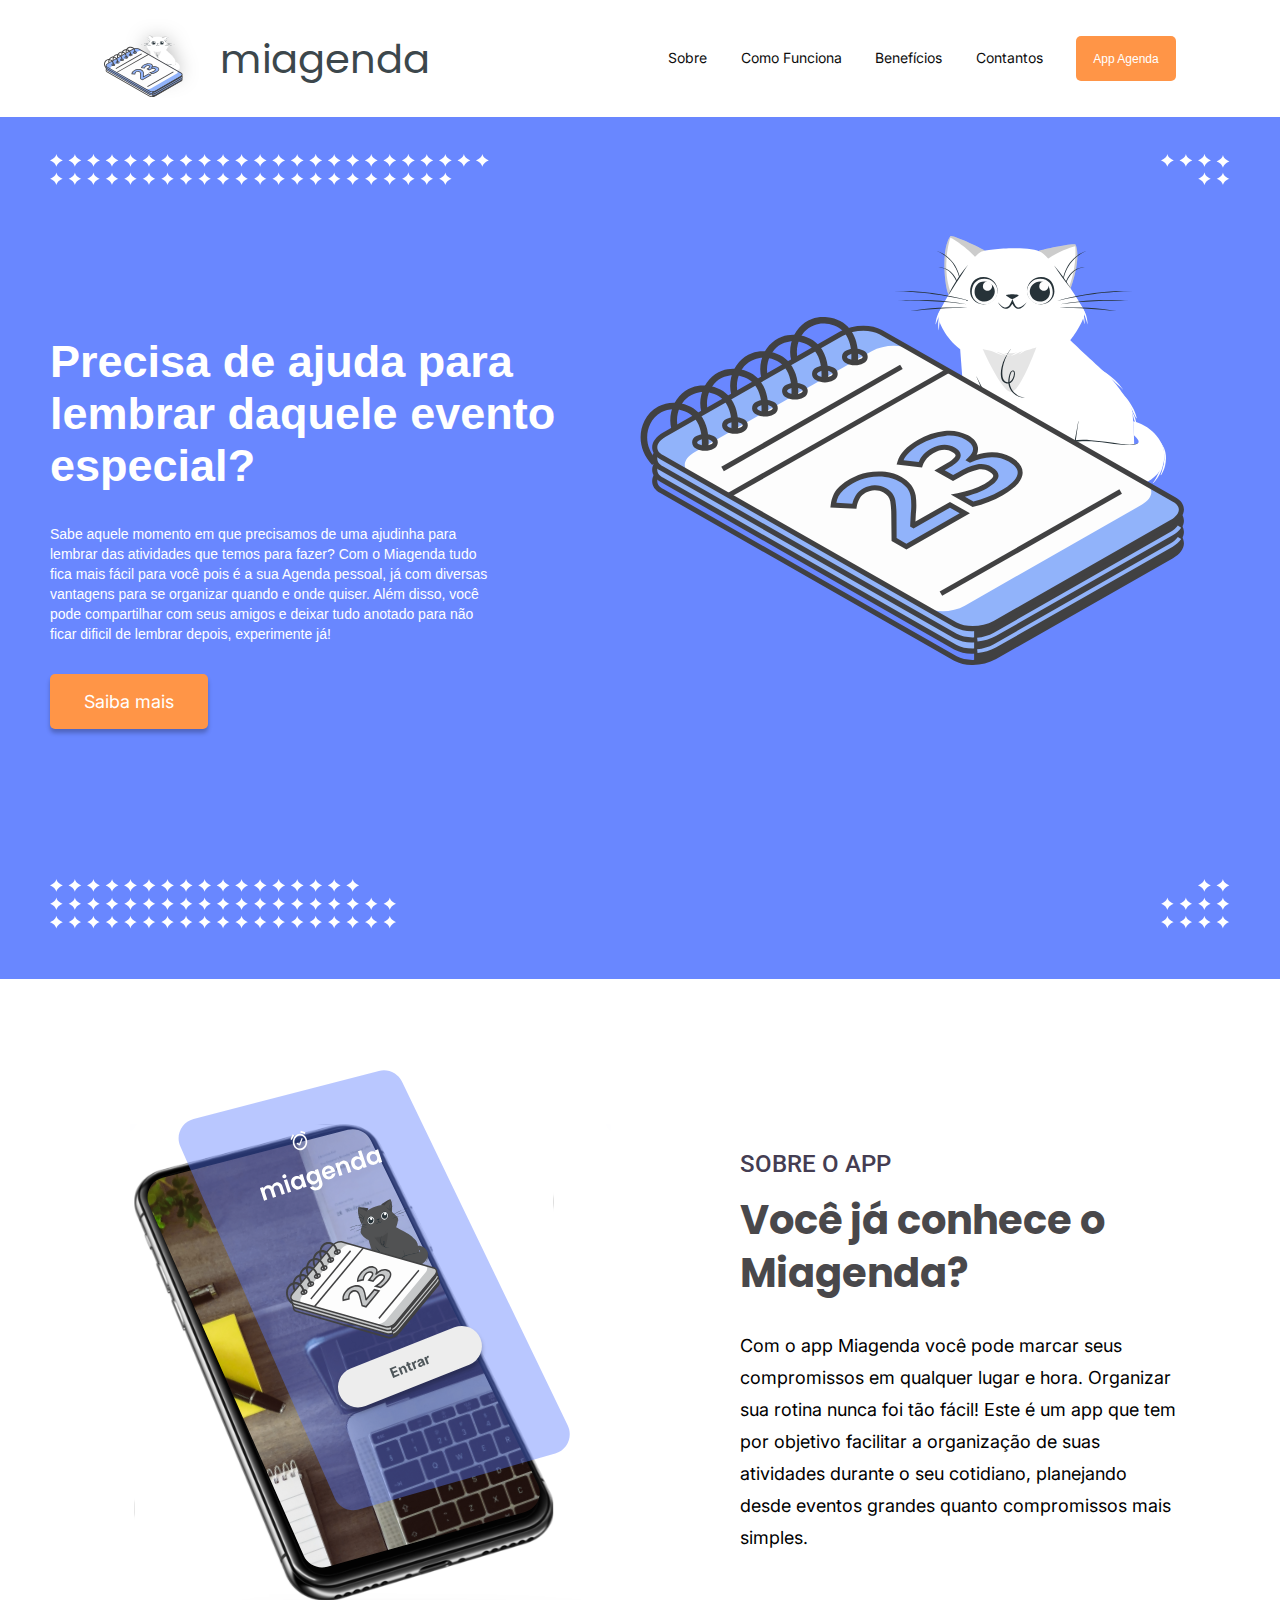
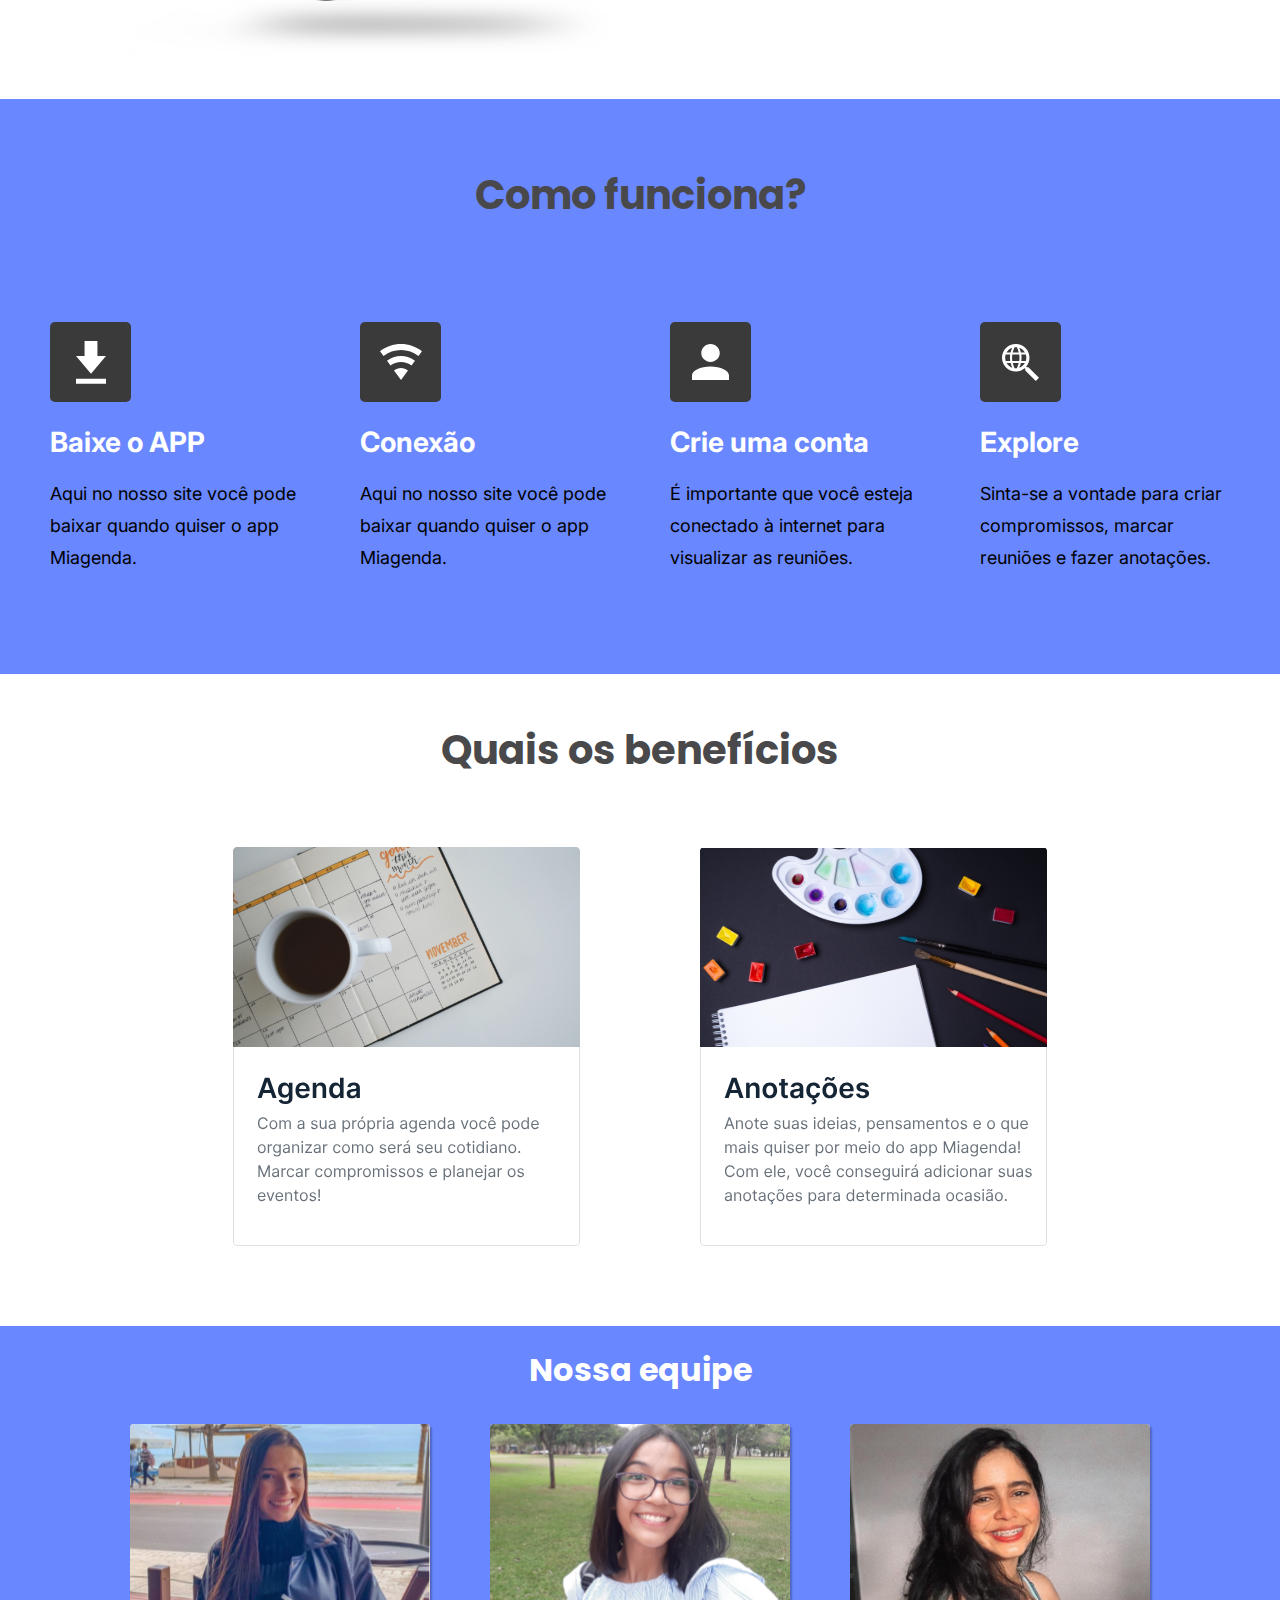
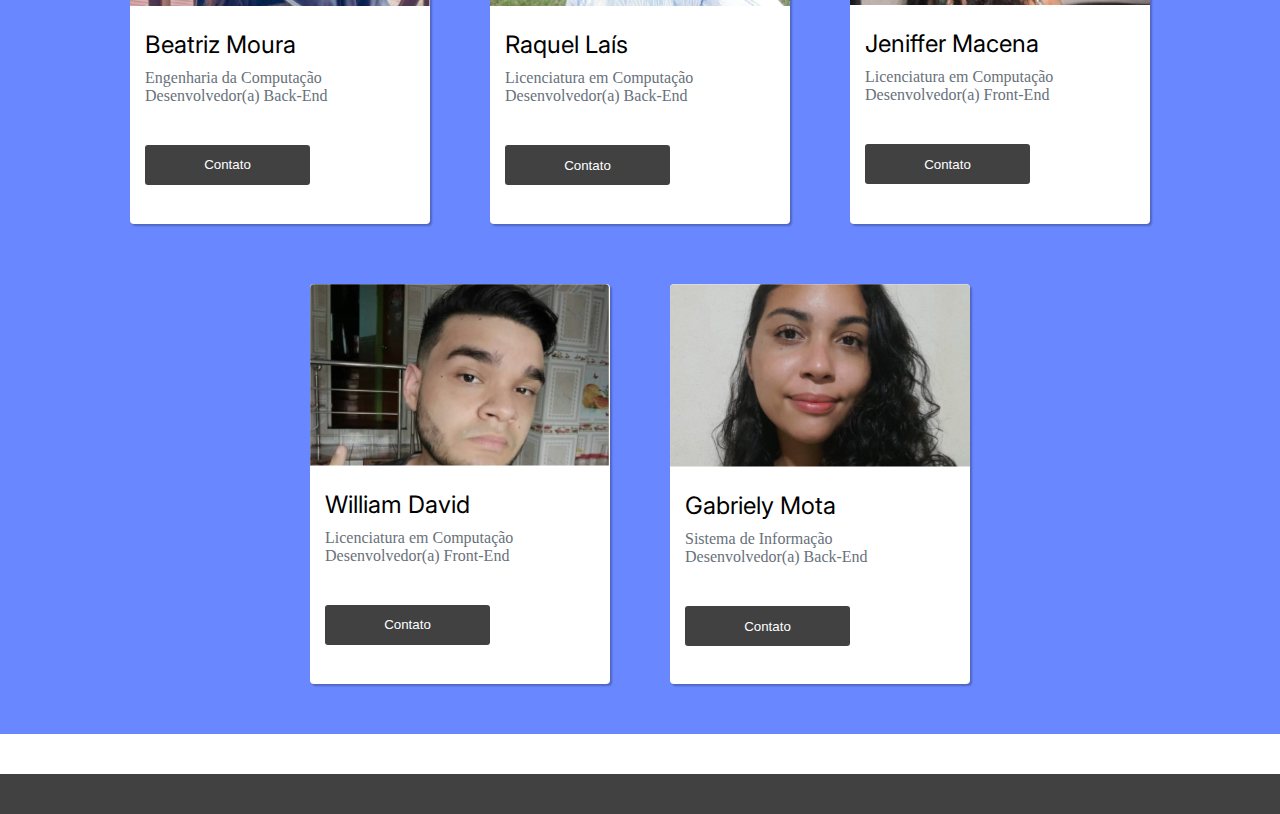
==== index.html @ ce894d70 "update index.html" ====
<!DOCTYPE html>
<html lang="pt-br">
<head>
    <meta charset="UTF-8">
    <meta http-equiv="X-UA-Compatible" content="IE=edge">
    <meta name="viewport" content="width=device-width, initial-scale=1.0">
    <link rel="preconnect" href="https://fonts.gstatic.com">
    <link href="https://fonts.googleapis.com/css2?family=Poppins:wght@600&display=swap" rel="stylesheet">
    <link rel="preconnect" href="https://fonts.gstatic.com">
    <link href="https://fonts.googleapis.com/css2?family=Inter&display=swap" rel="stylesheet">
    <link rel="preconnect" href="https://fonts.gstatic.com">
    <link href="https://fonts.googleapis.com/css2?family=Roboto:wght@500&display=swap" rel="stylesheet">
    <link rel="stylesheet" href="style.css">
    <title>Miagenda</title>
</head>
<body>

    <nav class="navBar">

        <div class="logo">
            <img src="assets/gato.svg">
            <span class="text-logo">miagenda</span>
        </div>
            



        <div class="hrefs">
            <a href="#" class="href-navBar">Sobre</a>
            <a href="#" class="href-navBar">Como Funciona</a>
            <a href="#" class="href-navBar">Benefícios</a>
            <a href="#" class="href-navBar">Contantos</a>

        <button class="btn-login">App Agenda</button>
        </div>
        
        

    </nav>
    <div class="first-line-effect">
        <img src="./assets/pointersLeftTop.svg">

        <img src="./assets/pointersRightTop.svg">
    </div>

    <div class="first-content">
        
        <div class="left-content">
            <h1 class="h1-leftContent">Precisa de ajuda para lembrar daquele evento especial?</h1>

            <p class="text-leftContent">
                Sabe aquele momento em que precisamos de uma ajudinha para lembrar das atividades que temos para fazer? Com o Miagenda tudo fica mais fácil para você pois é a sua Agenda pessoal, já com diversas vantagens para se organizar quando e onde quiser. Além disso, você pode compartilhar com seus amigos e deixar tudo anotado para não ficar dificil de lembrar depois, experimente já!
            </p>

            <button class="btn-about">Saiba mais</button>
        </div>

        <div class="right-content">
            <img class="cat" src="./assets/gatoGrande.svg"> 
        </div>

    </div>

    <div class="second-line-effect">
        <img src="./assets/pointersLeftDown.svg">
        <img src="./assets/pointersRightDown.svg">
    </div>

    <div class="second-content">

        <div class="left-content-second-content">
            <img src="./assets/secondContent/smartphone.svg" alt="">
        </div>
        <div class="right-content-second-content">
            <span class="span-about-app">SOBRE O APP</span>
            <h1 class="h1-about-app">
                Você já conhece o Miagenda?
            </h1>
            <p class="text-about-app">
                Com o app Miagenda você pode marcar seus compromissos em qualquer lugar e hora. Organizar sua rotina nunca foi tão fácil! Este é um app que tem por objetivo facilitar a organização de suas atividades durante o seu cotidiano, planejando desde eventos grandes quanto compromissos mais simples.
            </p>
        </div>

        
    </div>

    <div class="third-content">
        <h1 class="h1-third-content">Como funciona?</h1>

        <div class="cards">
            <div class="card">
                <img src="./assets/cards/primeiroCard.svg" alt="">
                <h2 class="h2-card">Baixe o APP</h2>
                <span class="span-card">Aqui no nosso site você pode baixar quando quiser o app Miagenda.</span>
            </div>

            <div class="card">
                <img src="./assets/cards/segundoCard.svg" alt="">
                <h2 class="h2-card">Conexão</h2>
                <span class="span-card">Aqui no nosso site você pode baixar quando quiser o app Miagenda.</span>
            </div>

            <div class="card">
                <img src="./assets/cards/terceiroCard.svg" alt="">
                <h2 class="h2-card">Crie uma conta</h2>
                <span class="span-card">É importante que você esteja conectado à internet para visualizar as reuniões.</span>
            </div>

            <div class="card">
                <img src="./assets/cards/quartoCard.svg" alt="">
                <h2 class="h2-card">Explore</h2>
                <span class="span-card">Sinta-se a vontade para criar compromissos, marcar reuniões e fazer anotações.</span>
            </div>
        </div>
    </div>

    <div class="fourth-content">
        <h1 class="h1-third-content">Quais os benefícios</h1>
        <div class="cards-beneficios">

            <img class="img-card-beneficios" src="./assets/beneficios/cardBeneficios01.svg" alt="">
            <img class="img-card-beneficios" src="./assets/beneficios/cardBeneficios02.svg" alt="">
            <img class="img-card-beneficios"src="./assets/beneficios/cardBeneficios03.svg" alt="">

        </div>
    </div>

    <div class="fifth-content">

        <h1>Nossa equipe</h1>

        <div class="cardsTime">
            <div class="cardTime">
                <img src="./assets/cardsContatos/beatriz.svg" alt="">
                <h4>Beatriz Moura</h4>
                <span>Engenharia da Computação</span><br/>
                <span>Desenvolvedor(a) Back-End</span><br/>
                <a href="#">
                    <button class="btn-contato">Contato</button>
                </a>
            </div>

            <div class="cardTime">
                <img src="./assets/cardsContatos/raquel.svg" alt="">
                <h4>Raquel Laís</h4>
                <span>Licenciatura em Computação</span><br/>
                <span>Desenvolvedor(a) Back-End</span><br/>
                <a target="_blank" href="https://www.linkedin.com/in/raquel-lais-8aa7081b8">
                    <button class="btn-contato">Contato</button>
                </a>
            </div>

            <div class="cardTime">
                <img src="./assets/cardsContatos/jeniffer.svg" alt="">
                <h4>Jeniffer Macena</h4>
                <span>Licenciatura em Computação</span><br/>
                <span>Desenvolvedor(a) Front-End</span><br/>
                <a target="_blank" href="https://www.linkedin.com/in/jeniffer-macena-2920211b0/">
                    <button class="btn-contato">Contato</button>
                </a>
            </div>

            <div class="cardTime">
                <img src="./assets/cardsContatos/william.svg" alt="">
                <h4>William David</h4>
                <span>Licenciatura em Computação</span><br/>
                <span>Desenvolvedor(a) Front-End</span><br/>
                <a target="_blank" href="https://www.linkedin.com/in/gabriely-pereira-b292a4105">
                    <button class="btn-contato">Contato</button>
                </a>
            </div>

            <div class="cardTime">
                <img src="./assets/cardsContatos/gabriely.svg" alt="">
                <h4>Gabriely Mota</h4>
                <span>Sistema de Informação</span><br/>
                <span>Desenvolvedor(a) Back-End</span><br/>
                <a target="_blank" href="https://www.linkedin.com/in/wdma/">
                    <button class="btn-contato">Contato</button>
                </a>
            </div>
        </div>
    </div>


    <footer>
        <div class="gray"></div>
        <div class="black"></div>

    </footer>
    
</body>
</html>
---- style.css ----
* {
    margin: 0;
    padding: 0;
    box-sizing: border-box;
}

body {
    width: 100%;
    height: 100%;
}

/*  NAVBAR */

.navBar {
    width: 100%;
    height: 13vh;
    background-color: #FFFFFF;
    display: flex;
    justify-content: space-around;
    align-items: center;
    font-size: 14px;
}

.logo {
    display: flex;
    justify-content: center;
    align-items: center;
}



.text-logo {
    margin-left: 20px;
    font-family: 'Poppins', sans-serif;
    font-size: 40px;
    color: #3C474C;
}

.href-navBar {
    margin-left: 30px;
    cursor: pointer;
    text-decoration: none;
    color: #0C0C0C;
    font-family: 'Inter', sans-serif;
}

.btn-login {
    cursor: pointer;
    width: 100px;
    height: 45px;
    font-size: 12px;
    background: #FF9547;
    border-radius: 5px;
    color: #fff;
    border: 0;
    margin-left: 30px;
}

/*  FIRST CONTENT*/

.first-line-effect {
    width: 100%;
    height: auto;
    background-color: #6987FF;
    padding: 37px 50px 0px 50px;
    display: flex;
    align-items: center;
    justify-content: space-between;
}

.second-line-effect {
    width: 100%;
    height: auto;
    padding: 0px 50px 50px 50px;
    background-color: #6987FF;
    display: flex;
    align-items: center;
    justify-content: space-between;
  

}

.first-content {
    height: 77vh;
    width: 100%;
    background-color: #6987FF;
    display: flex;
    justify-content: center;
    align-items: center;
}

.left-content {
    width: 50vw;
    font-family: sans-serif;
    padding-left: 50px;
    padding-right: 50px;
    
}

.h1-leftContent {
    margin-bottom: 32px;
    color: #fff;
    font-size: 45px;
    font-weight: bold;
}

.text-leftContent {
    font-size: 14px;
    color: #fff;
    padding-right: 90px;
    line-height: 20px;
}

.btn-about {
    margin-top: 30px;
    color: #fff;
    font-family: 'Inter', sans-serif;
    font-size: 18px;
    background-color: #FF9547;
    border-radius: 5px;
    width: 158px;
    height: 55px;
    border: 0;
    cursor: pointer;
    box-shadow: 0px 4px 4px 0px #00000040;
    
}

.right-content {
    width: 50vw;
    height: 100%;
}

.cat {
    margin-top: 50px;
    width: 85%;
    height: auto;
}

/*  SECOND CONTENT*/

.second-content {
    width: 100%;
    height: auto;
    margin-bottom: 40px;
    display: flex;
    justify-content: center;
    align-items: center;
}

.left-content-second-content {
    width: 50vw;
    height: 100%;
    padding-left: 130px;
    margin-top: 50px;

}

.right-content-second-content {
    width: 50VW;
    height: 100%;
    margin-top: 50px;
    padding-right: 100px;
    padding-left: 100px;
    float: right;
}

.span-about-app{
    font-family: Roboto;
    font-style: normal;
    font-weight: 500;
    font-size: 24px;
    line-height: 60px;
    /* or 250% */

    font-variant: small-caps;

    color: #443D52;
}

.h1-about-app {
    font-family: Poppins;
    font-style: normal;
    font-weight: bold;
    font-size: 40px;
    line-height: 132%;
    color: #49484B;
    margin-bottom: 30px;
}

.text-about-app {
    font-family: Inter;
    font-style: normal;
    font-weight: normal;
    font-size: 18px;
    line-height: 32px;
    color: #737B7D, 100%
}

/*  Terceira conteudo */

.third-content {
    padding-top: 70px;
    padding-bottom: 70px;
    background-color:#6987FF;
    width: 100%;
    height: auto;
}

.h1-third-content {
    margin-bottom: 70px;
    text-align: center;
    color: #49484B;
    font-family: Poppins;
    font-style: normal;
    font-weight: bold;
    font-size: 40px;
    line-height: 132%;
}


.cards {
    display: flex;
    justify-content: center;
    align-items: center;
}


/* CARD */

.card {
    margin: 30px;
    width: 250px;
    height: 270;

}

.h2-card {
    color: #fff;
    font-family: Inter;
    font-style: normal;
    font-weight: bold;
    font-size: 28px;
    line-height: 32px;
    margin-top: 20px;
    margin-bottom: 20px;
}

.span-card {
    color: #000000;
    font-family: Inter;
    font-style: normal;
    font-weight: normal;
    font-size: 18px;
    line-height: 32px;
}

.fourth-content{
    padding-top: 50px;
    width: 100%;
    height: auto;
}

.cards-beneficios {
    width: 100%;
    display: flex;
    justify-content: center;
    align-items: center;
    margin-bottom: 50px;
}

.img-card-beneficios {
    margin: 0px 30px 30px 30px;
}

.fifth-content {
    width: 100%;
    height: auto;
    background-color: #6987FF;
    padding: 20px;
}

.fifth-content h1 {
    text-align: center;
    color: #fff;
    font-family: 'Poppins', sans-serif;
}

.cardsTime {
    display: flex;
    justify-content: center;
    align-items: center;
    flex-wrap: wrap;
}

.cardTime {
    background: #fff;
    width: 300px;
    height: 400px;
    margin: 30px;
    border-radius: 4px;
    box-shadow: 2px 2px 2px 0px #00000040;
    
}


.cardTime img {
    width: 100%;
    height: auto;
}

.cardTime h4 {
    font-weight:normal;
    font-family: 'Inter', sans-serif;
    font-size: 24px;
    margin-left: 15px;
    margin-top: 20px;
    margin-bottom: 10px;
}

.cardTime span {
    color: #68717A;
    margin-left: 15px;
}

.btn-contato {
    margin-top: 40px;
    margin-left: 15px;
    background-color: #414142;
    color:#fff;
    border: 0;
    border-radius: 3px;
    width: 165px;
    height: 40px;
    cursor: pointer;
}

footer {
    width: 100%;
    height: 80px;
    background-color: #414142;
    display: flex;
    flex-direction: column;
}



.black {
    height: 50%;
    width: 100%;
    background-color: #fff;
}
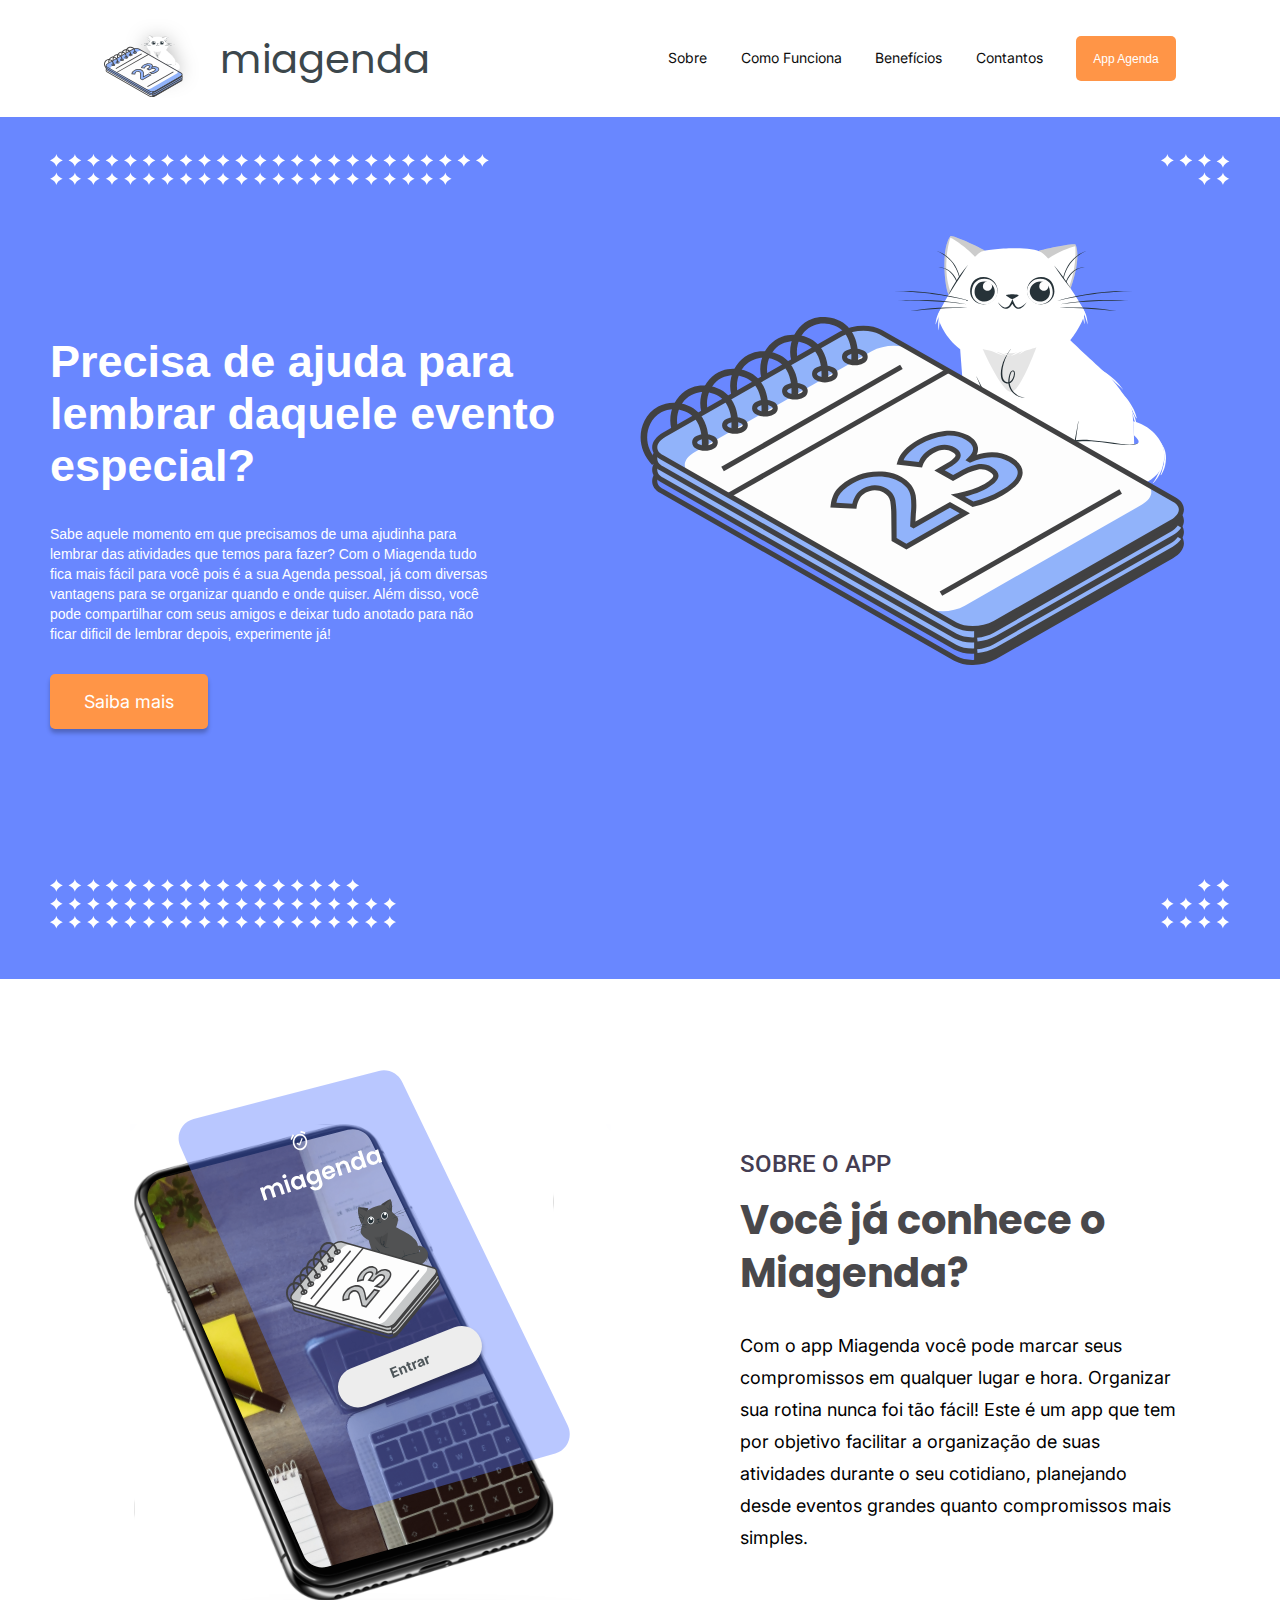
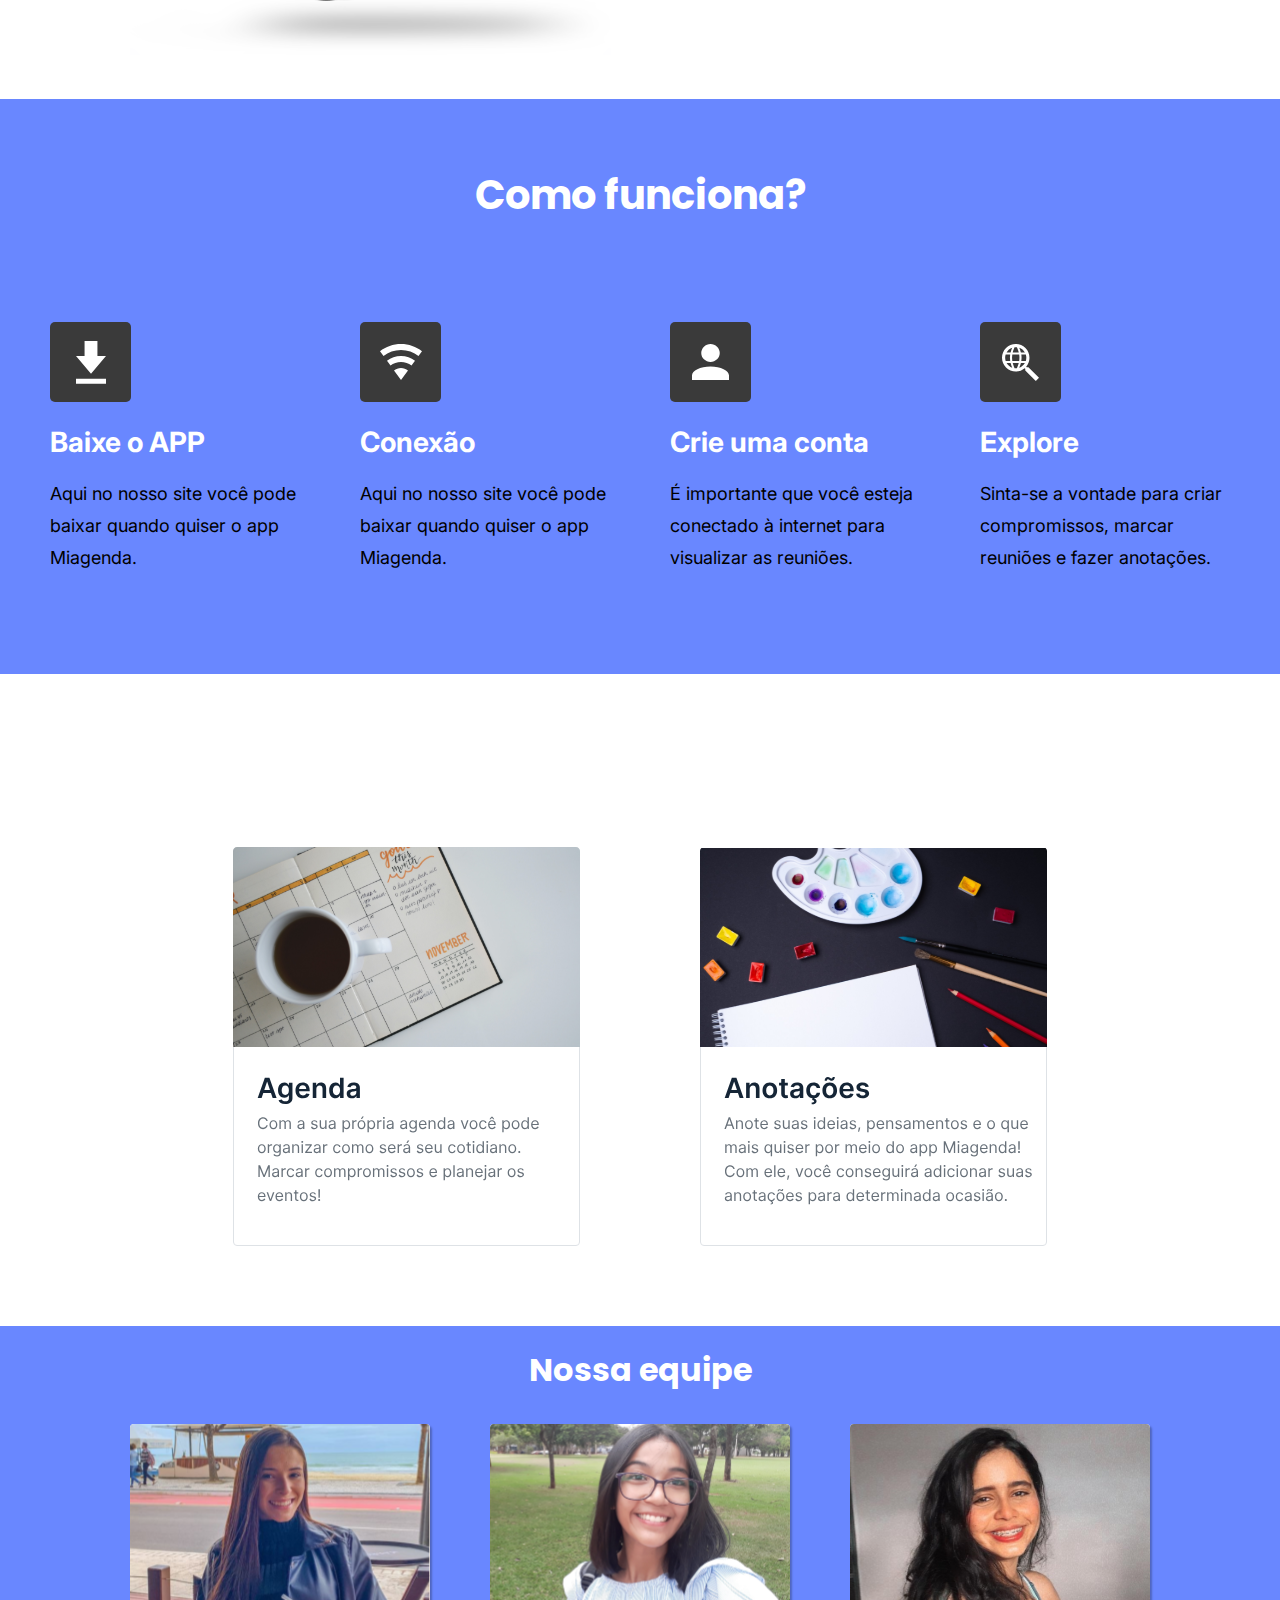
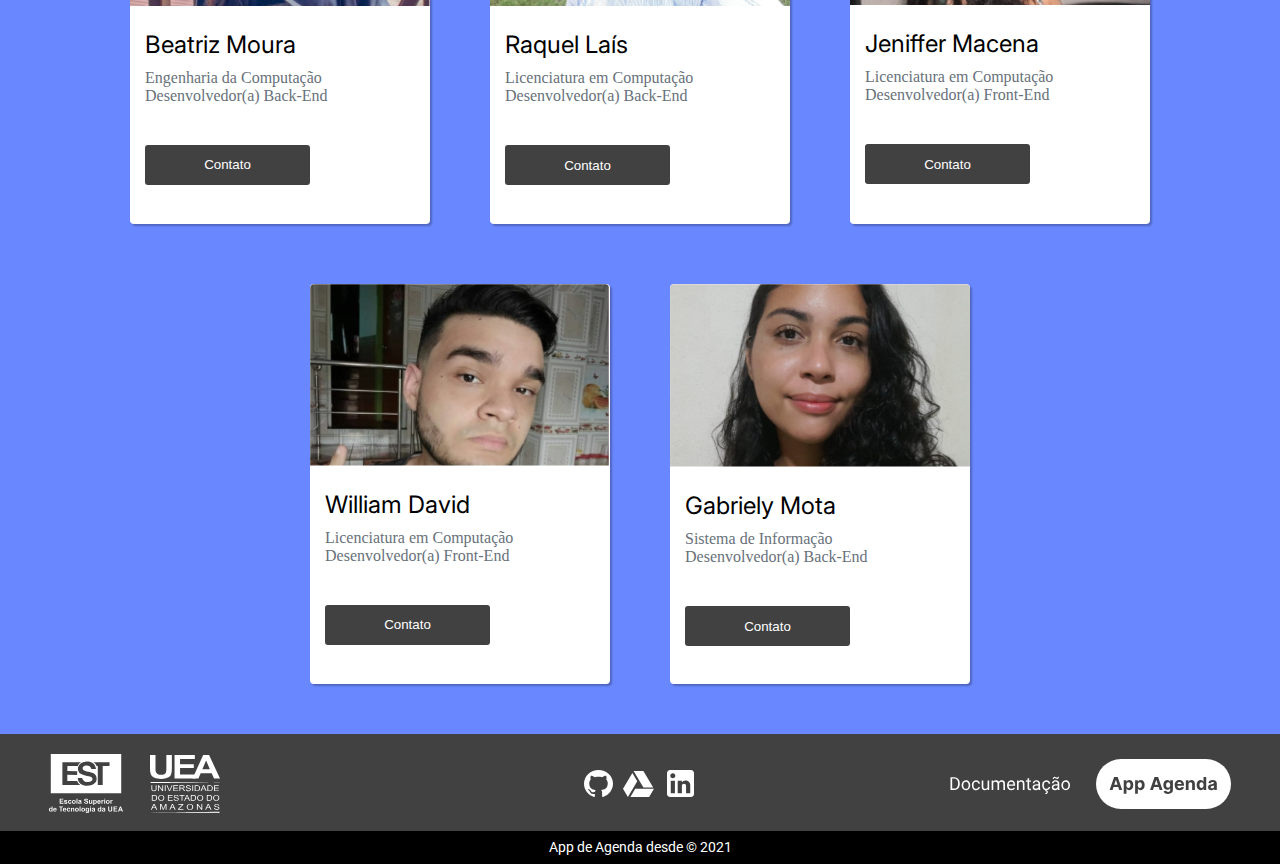
==== commit 237a533f: "update" ====
--- a/index.html
+++ b/index.html
@@ -135,7 +135,7 @@
                 <h4>Beatriz Moura</h4>
                 <span>Engenharia da Computação</span><br/>
                 <span>Desenvolvedor(a) Back-End</span><br/>
-                <a href="#">
+                <a href="https://www.linkedin.com/in/beatriz-moura-73b054215/">
                     <button class="btn-contato">Contato</button>
                 </a>
             </div>
@@ -184,8 +184,15 @@
 
 
     <footer>
-        <div class="gray"></div>
-        <div class="black"></div>
+        <div class="gray">
+            <img src="./assets/Footer/logos.svg">
+            <div class="content-footer-left"></div>
+            <div class="content-footer-center"></div>
+            <div class="content-footer-right"></div>
+        </div>
+        <div class="black">
+            <span>App de Agenda desde © 2021</span>
+        </div>
 
     </footer>
     
--- a/style.css
+++ b/style.css
@@ -210,7 +210,7 @@
 .h1-third-content {
     margin-bottom: 70px;
     text-align: center;
-    color: #49484B;
+    color: #fff;
     font-family: Poppins;
     font-style: normal;
     font-weight: bold;
@@ -337,16 +337,39 @@
 
 footer {
     width: 100%;
-    height: 80px;
+    height: 130px;
     background-color: #414142;
     display: flex;
     flex-direction: column;
 }
 
 
+.gray {
+    background-color: #414142;
+    width: 100%;
+    height: 75%;
+    text-align: center;
+}
+
+.gray img {
+    padding: 20px;
+}
 
 .black {
-    height: 50%;
-    width: 100%;
-    background-color: #fff;
+    height: 35%;
+    width: 100%;
+    background-color: rgb(0, 0, 0);
+    display: flex;
+    justify-content: center;
+    align-items: center;
+    font-family: Roboto;
+    font-style: normal;
+    font-weight: normal;
+    font-size: 14px;
+    line-height: 21px;
+
+}
+
+.black span {
+    color: #fff;
 }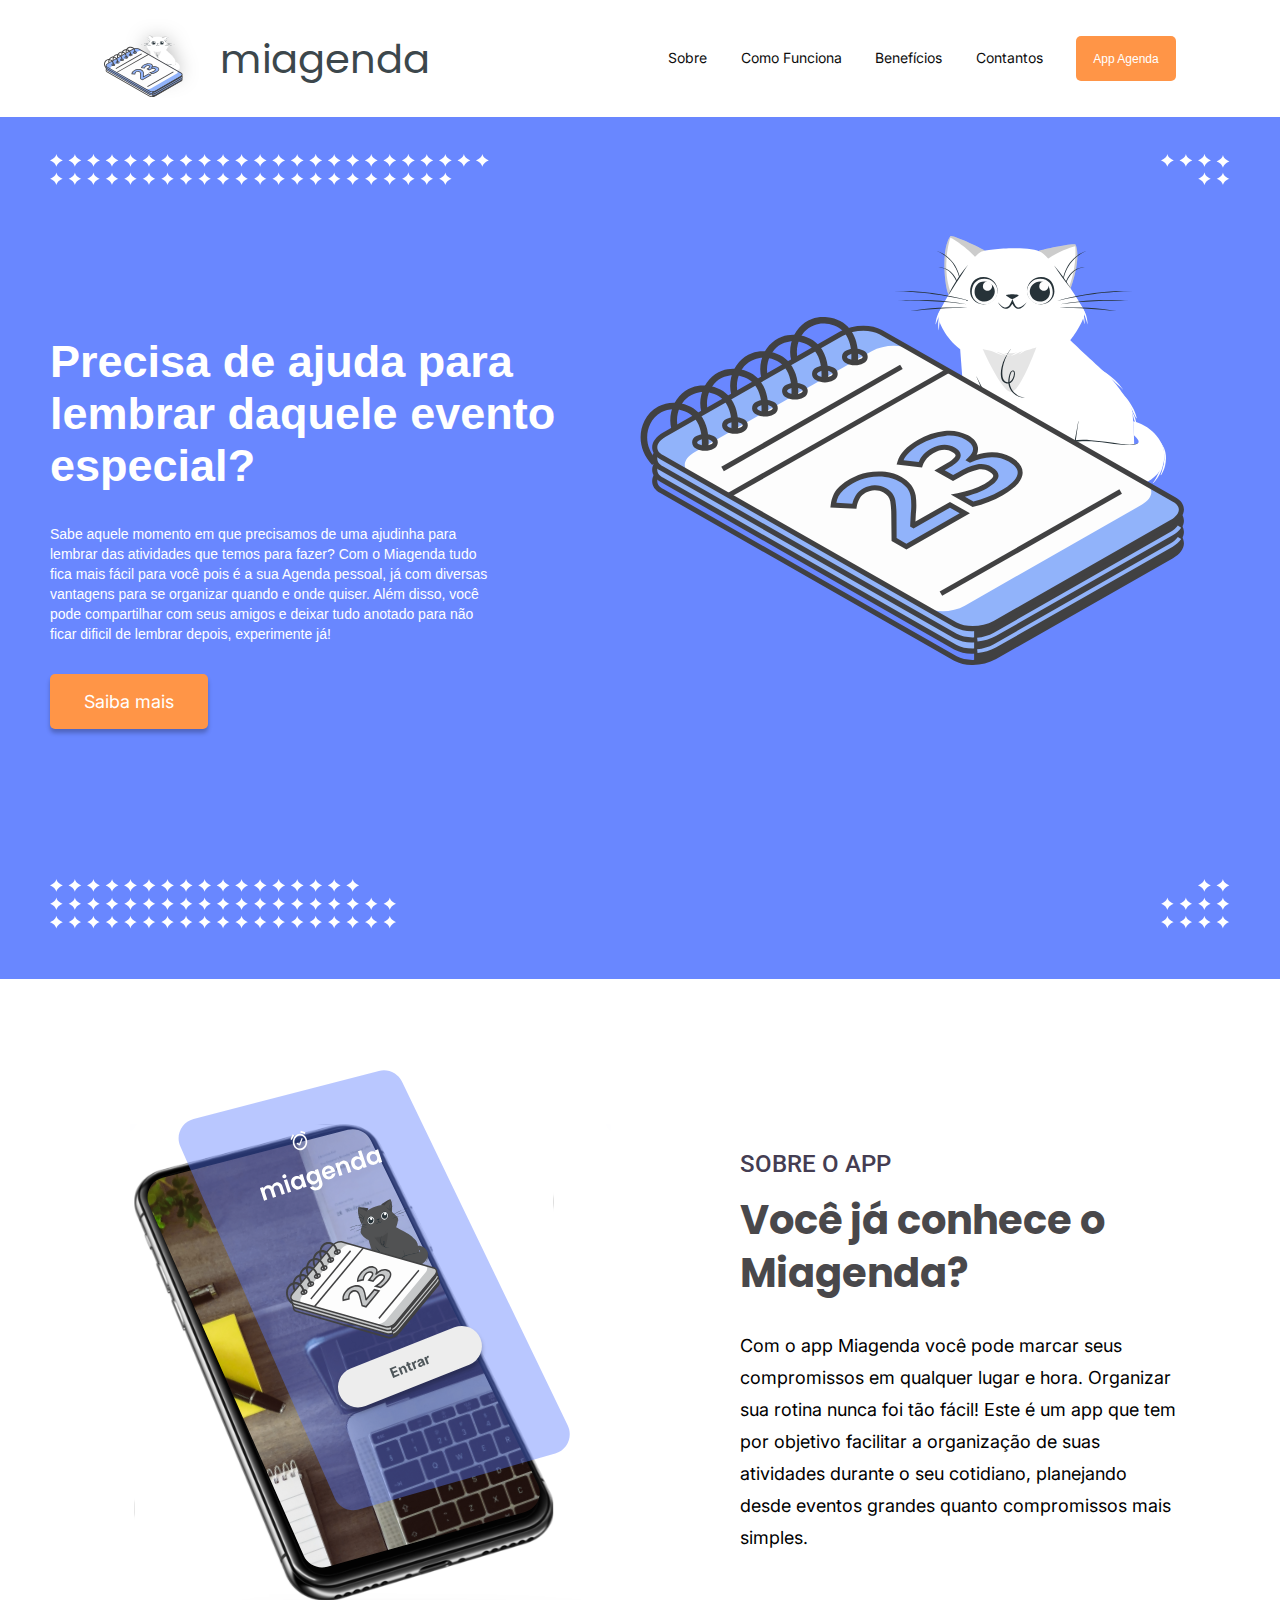
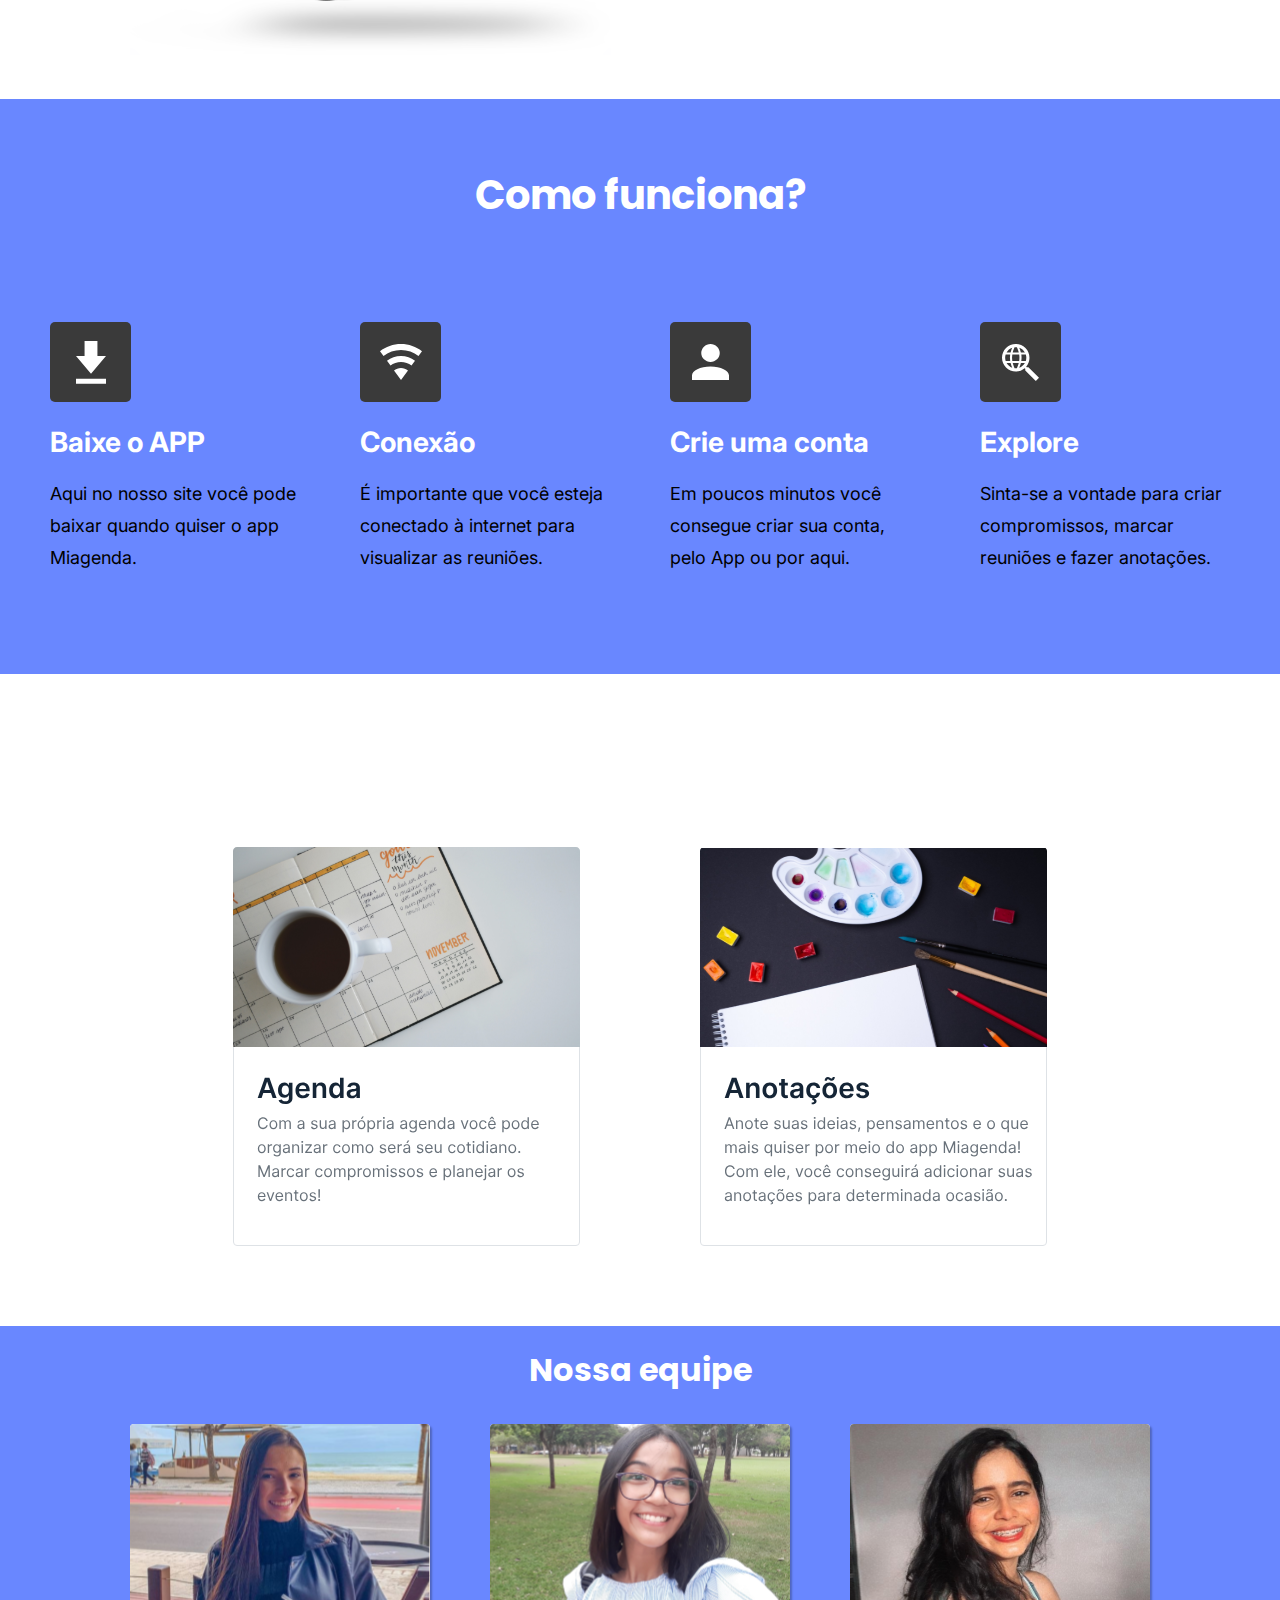
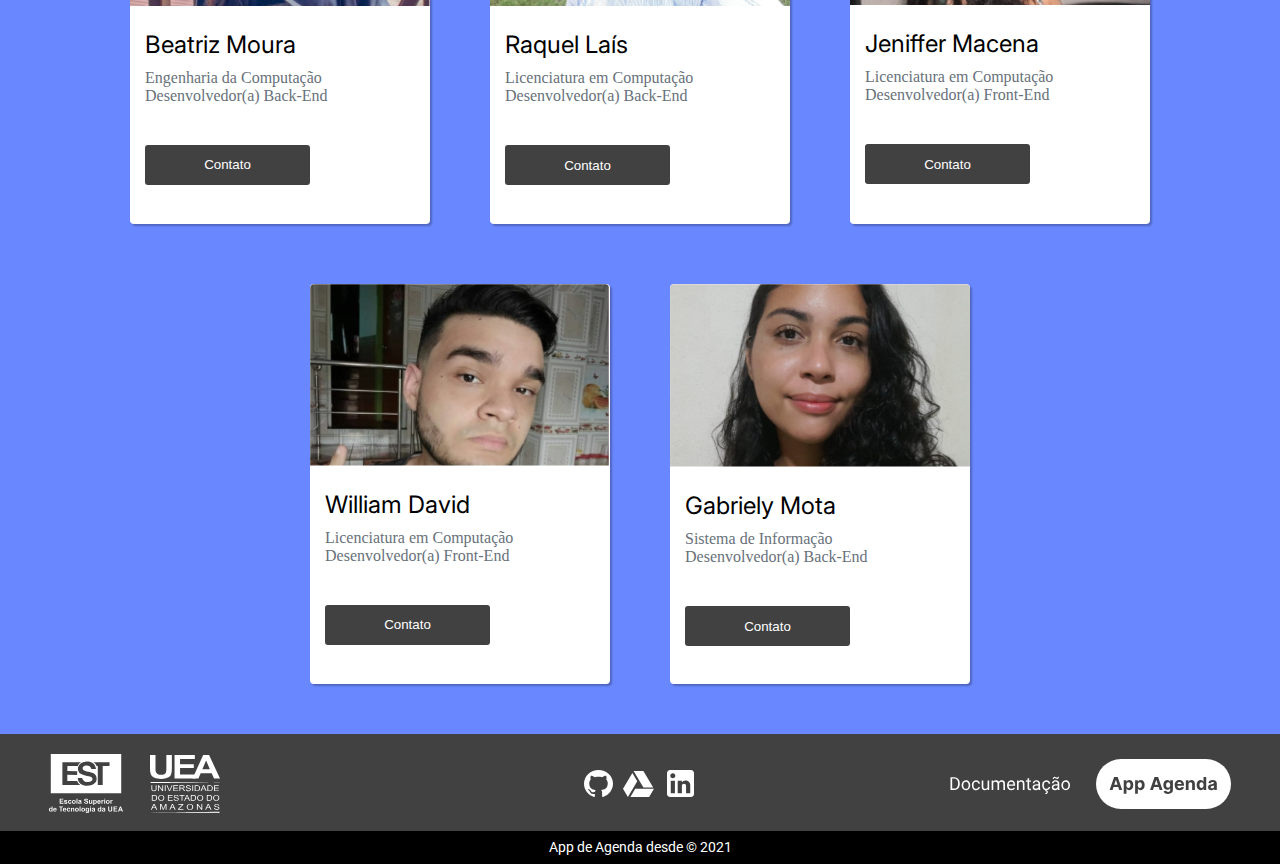
==== commit e0f92cf7: "update index.html" ====
--- a/index.html
+++ b/index.html
@@ -43,7 +43,7 @@
         <img src="./assets/pointersRightTop.svg">
     </div>
 
-    <div class="first-content">
+    <div class="first-content" id="first-content">
         
         <div class="left-content">
             <h1 class="h1-leftContent">Precisa de ajuda para lembrar daquele evento especial?</h1>
@@ -97,13 +97,13 @@
             <div class="card">
                 <img src="./assets/cards/segundoCard.svg" alt="">
                 <h2 class="h2-card">Conexão</h2>
-                <span class="span-card">Aqui no nosso site você pode baixar quando quiser o app Miagenda.</span>
+                <span class="span-card">É importante que você esteja conectado à internet para visualizar as reuniões.</span>
             </div>
 
             <div class="card">
                 <img src="./assets/cards/terceiroCard.svg" alt="">
                 <h2 class="h2-card">Crie uma conta</h2>
-                <span class="span-card">É importante que você esteja conectado à internet para visualizar as reuniões.</span>
+                <span class="span-card">Em poucos minutos você consegue criar sua conta, pelo App ou por aqui.</span>
             </div>
 
             <div class="card">
@@ -115,7 +115,7 @@
     </div>
 
     <div class="fourth-content">
-        <h1 class="h1-third-content">Quais os benefícios</h1>
+        <h1 class="h1-third-content">Quais os benefícios?</h1>
         <div class="cards-beneficios">
 
             <img class="img-card-beneficios" src="./assets/beneficios/cardBeneficios01.svg" alt="">
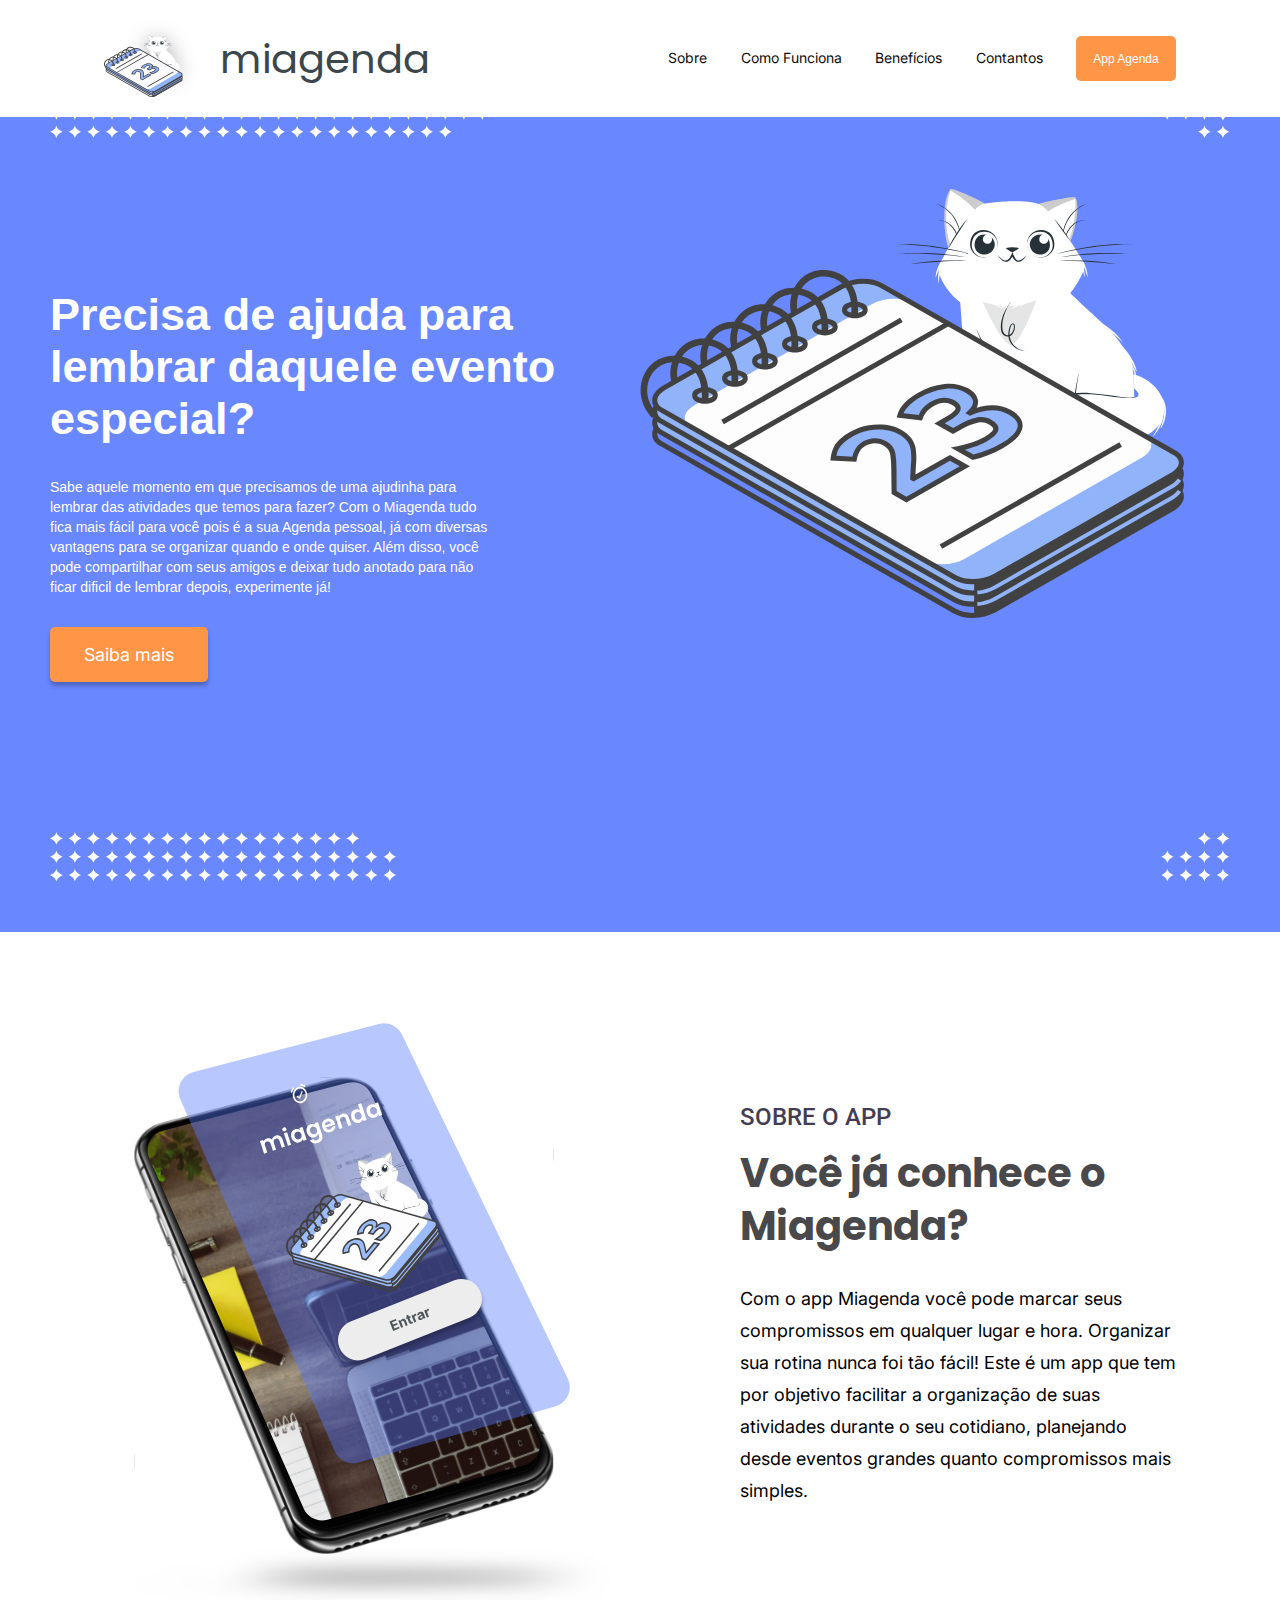
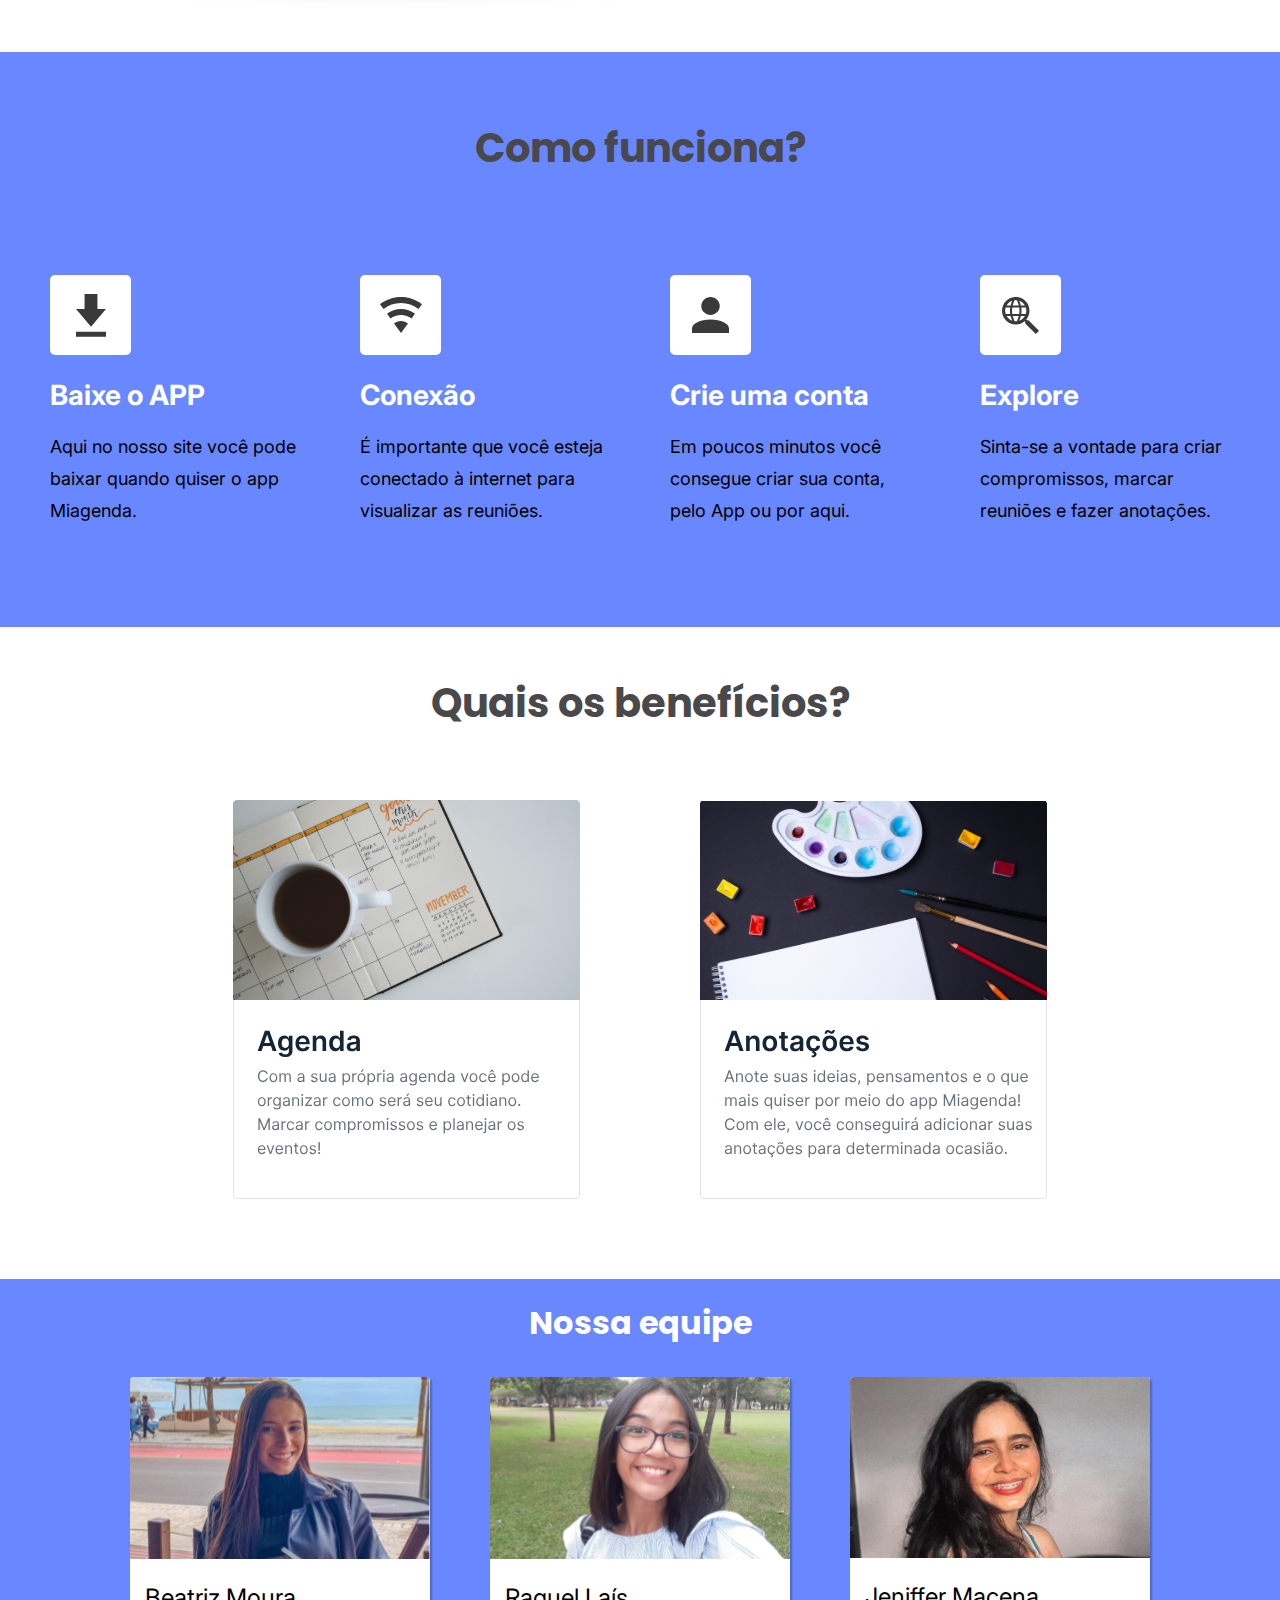
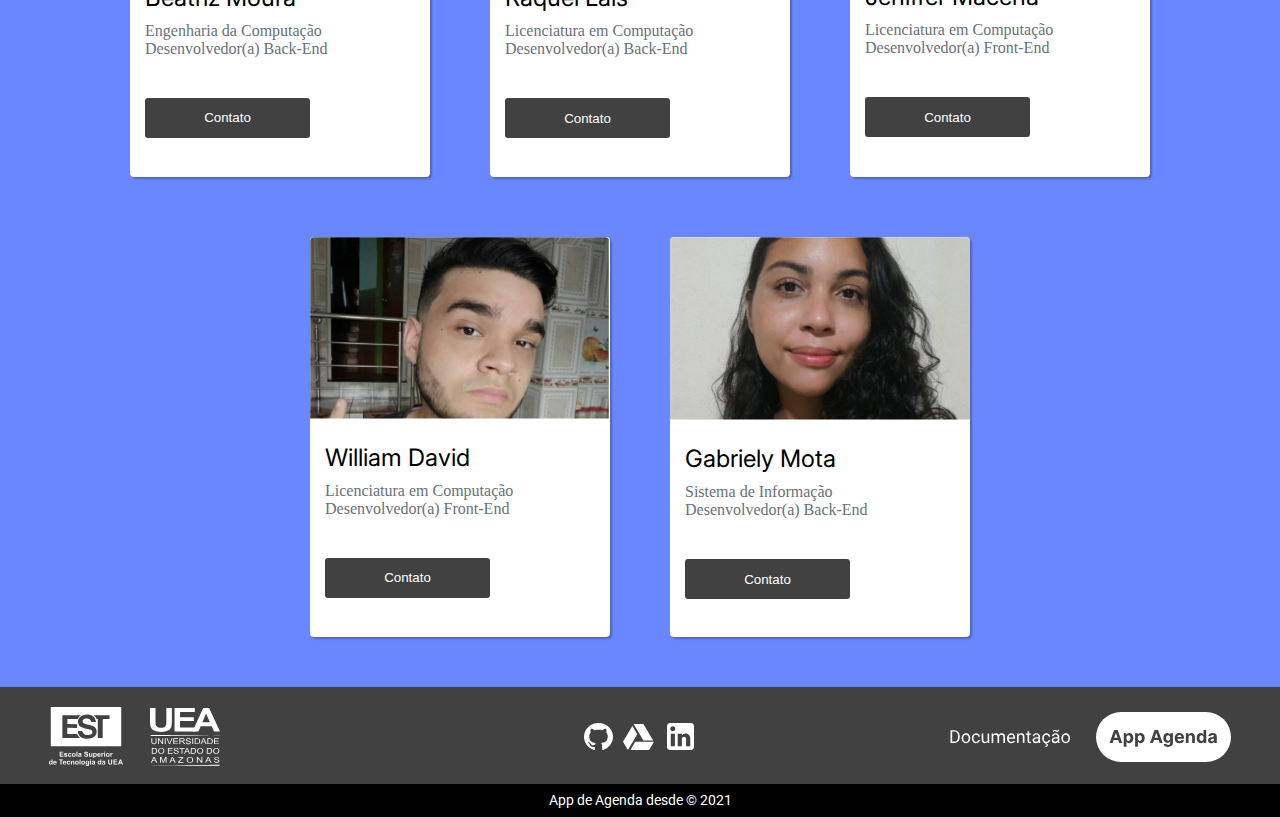
==== commit 217efafe: "update index.html" ====
--- a/index.html
+++ b/index.html
@@ -16,20 +16,21 @@
 <body>
 
     <nav class="navBar">
-
+        <a href="index.html" class="href-logo">
         <div class="logo">
             <img src="assets/gato.svg">
-            <span class="text-logo">miagenda</span>
-        </div>
+            <span class="text-logo">miagenda</span>       
+        </div>
+    </a>
             
 
 
 
         <div class="hrefs">
-            <a href="#" class="href-navBar">Sobre</a>
-            <a href="#" class="href-navBar">Como Funciona</a>
-            <a href="#" class="href-navBar">Benefícios</a>
-            <a href="#" class="href-navBar">Contantos</a>
+            <a href="#second-content" class="href-navBar">Sobre</a>
+            <a href="#third-content" class="href-navBar">Como Funciona</a>
+            <a href="#fourth-content" class="href-navBar">Benefícios</a>
+            <a href="#fifth-content" class="href-navBar">Contantos</a>
 
         <button class="btn-login">App Agenda</button>
         </div>
@@ -66,7 +67,7 @@
         <img src="./assets/pointersRightDown.svg">
     </div>
 
-    <div class="second-content">
+    <div class="second-content" id="second-content">
 
         <div class="left-content-second-content">
             <img src="./assets/secondContent/smartphone.svg" alt="">
@@ -84,7 +85,7 @@
         
     </div>
 
-    <div class="third-content">
+    <div class="third-content" id="third-content">
         <h1 class="h1-third-content">Como funciona?</h1>
 
         <div class="cards">
@@ -114,7 +115,7 @@
         </div>
     </div>
 
-    <div class="fourth-content">
+    <div class="fourth-content" id="fourth-content">
         <h1 class="h1-third-content">Quais os benefícios?</h1>
         <div class="cards-beneficios">
 
@@ -125,7 +126,7 @@
         </div>
     </div>
 
-    <div class="fifth-content">
+    <div class="fifth-content" id="fifth-content">
 
         <h1>Nossa equipe</h1>
 
--- a/style.css
+++ b/style.css
@@ -12,6 +12,7 @@
 /*  NAVBAR */
 
 .navBar {
+    position: fixed;
     width: 100%;
     height: 13vh;
     background-color: #FFFFFF;
@@ -19,6 +20,10 @@
     justify-content: space-around;
     align-items: center;
     font-size: 14px;
+}
+
+.href-logo {
+    text-decoration: none;
 }
 
 .logo {
@@ -68,7 +73,12 @@
     justify-content: space-between;
 }
 
+.first-line-effect img {
+    margin-top: 70px;
+}
+
 .second-line-effect {
+   
     width: 100%;
     height: auto;
     padding: 0px 50px 50px 50px;
@@ -210,7 +220,7 @@
 .h1-third-content {
     margin-bottom: 70px;
     text-align: center;
-    color: #fff;
+    color: #49484B;
     font-family: Poppins;
     font-style: normal;
     font-weight: bold;
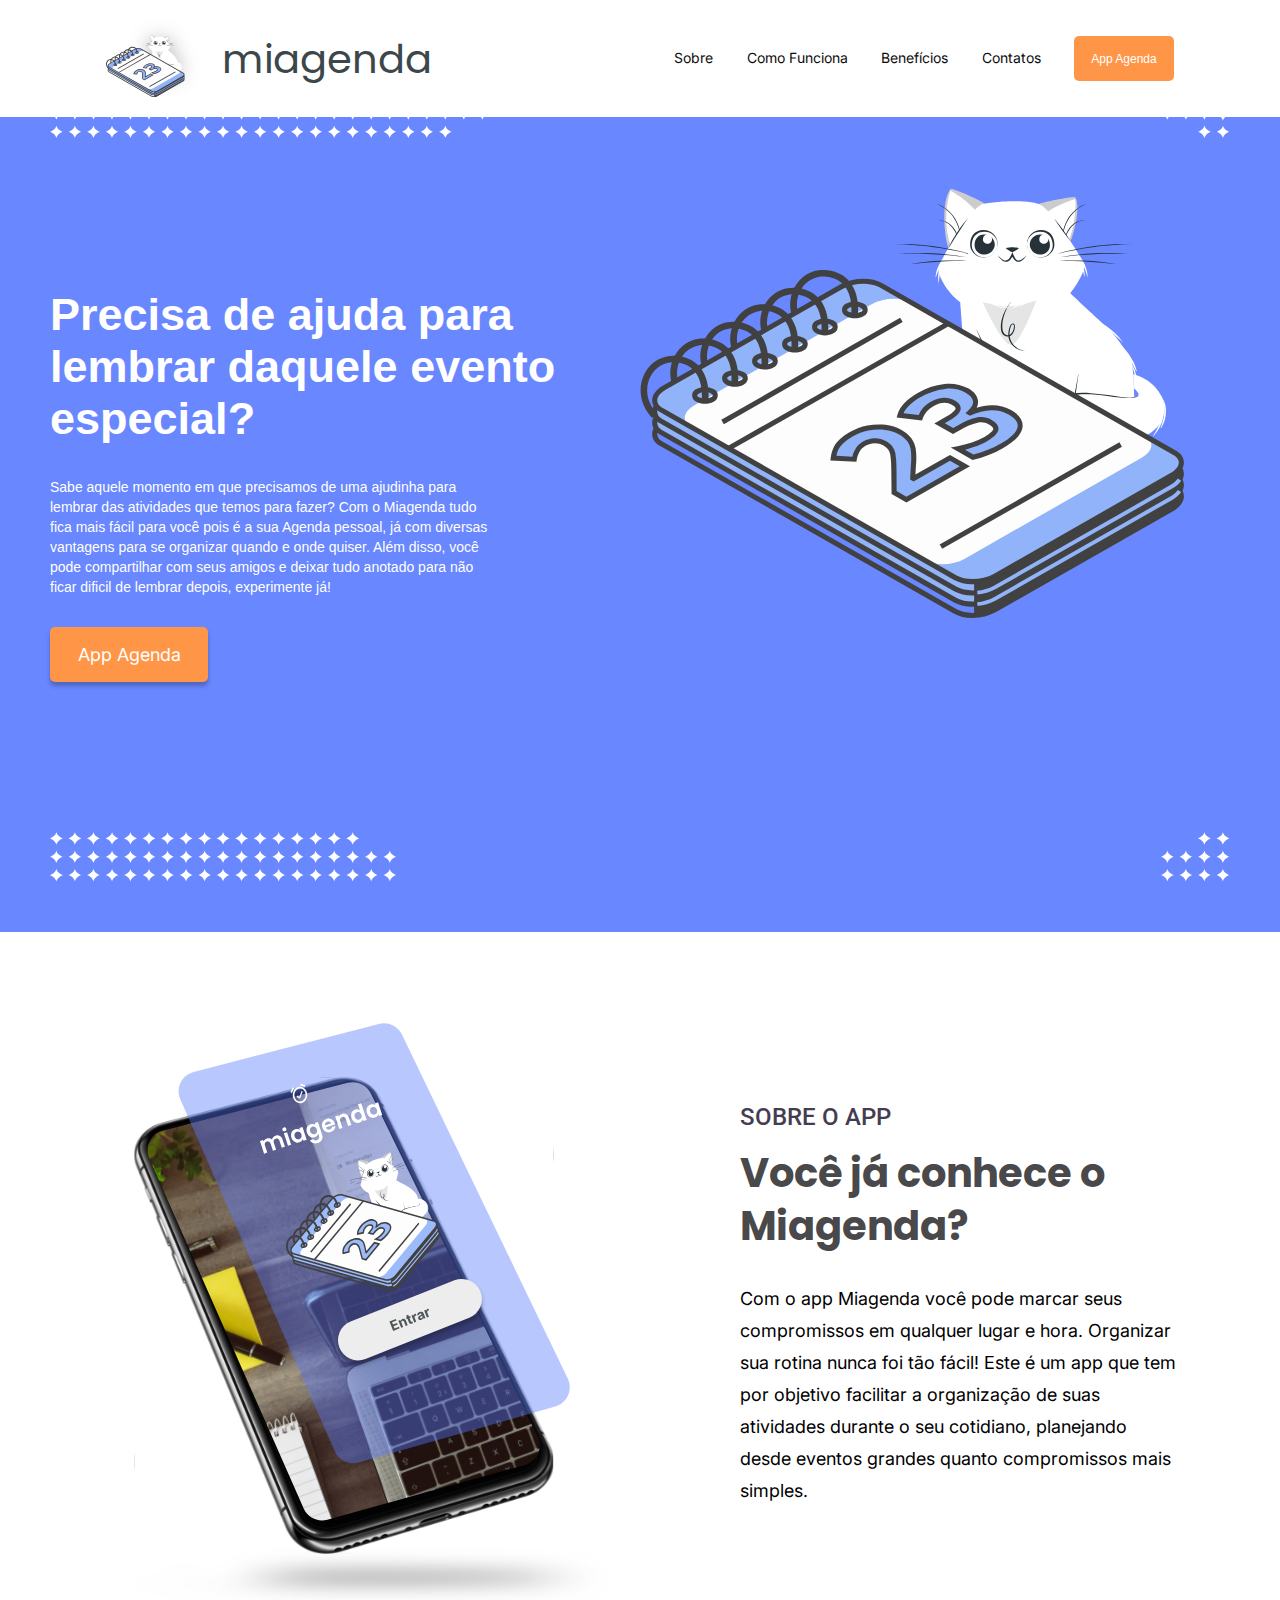
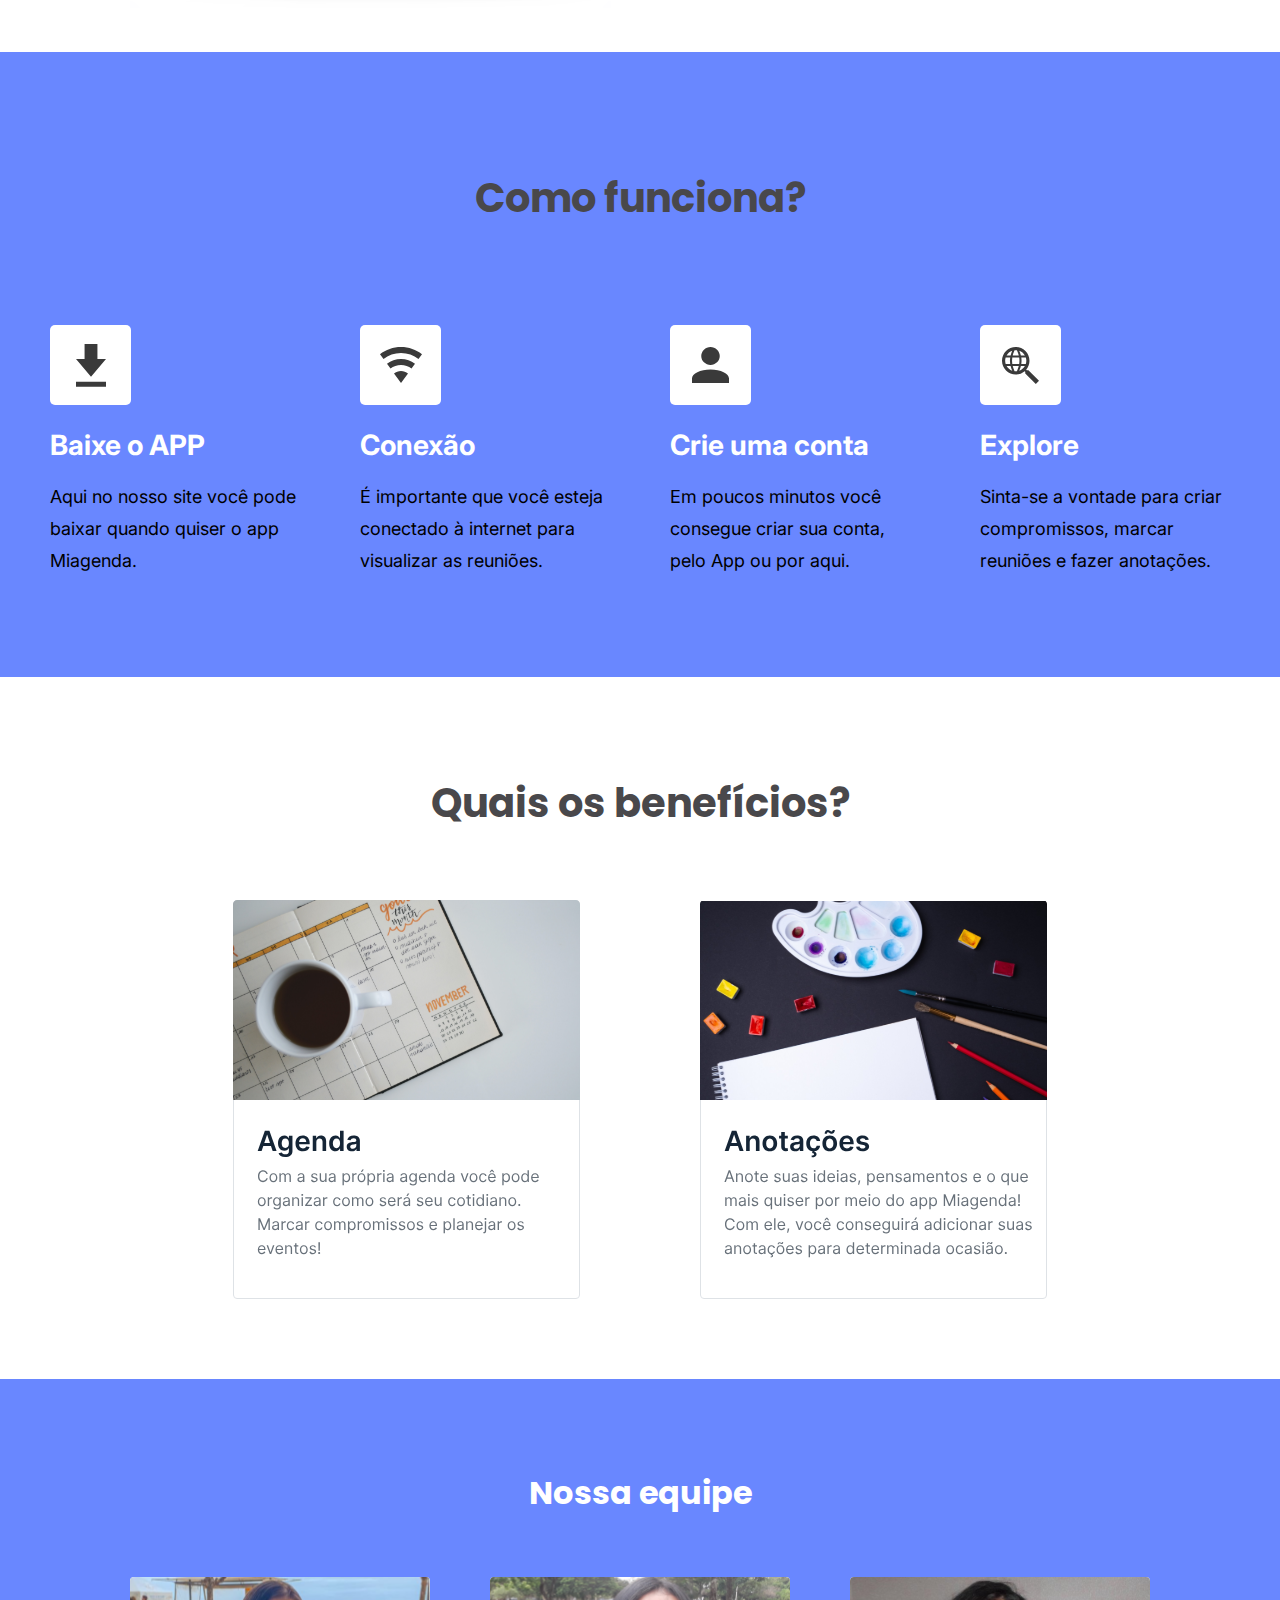
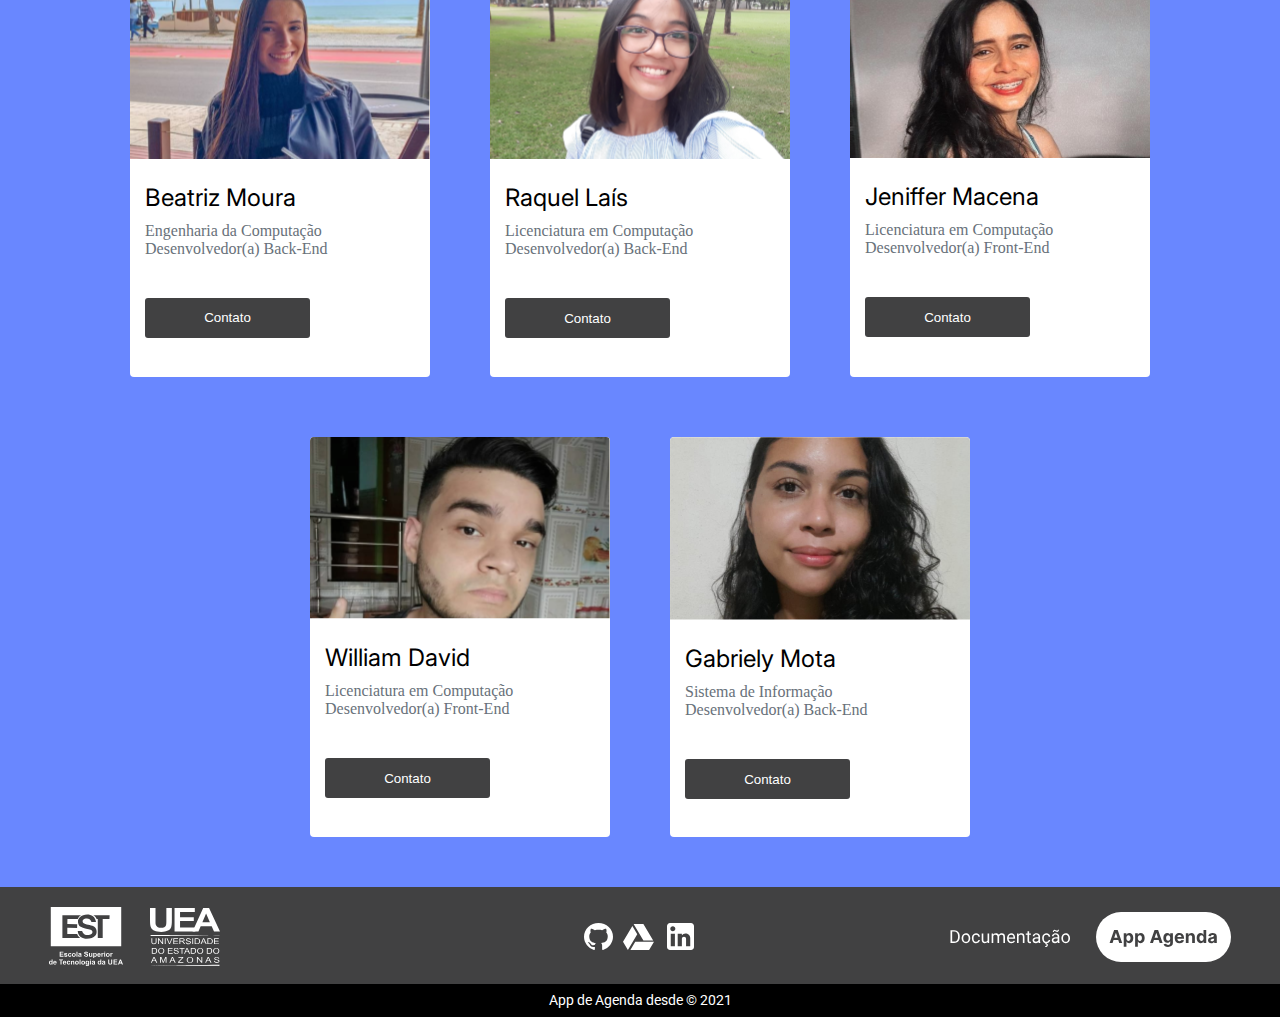
==== commit 491af7e9: "update index.html" ====
--- a/index.html
+++ b/index.html
@@ -30,7 +30,7 @@
             <a href="#second-content" class="href-navBar">Sobre</a>
             <a href="#third-content" class="href-navBar">Como Funciona</a>
             <a href="#fourth-content" class="href-navBar">Benefícios</a>
-            <a href="#fifth-content" class="href-navBar">Contantos</a>
+            <a href="#fifth-content" class="href-navBar">Contatos</a>
 
         <button class="btn-login">App Agenda</button>
         </div>
@@ -53,7 +53,7 @@
                 Sabe aquele momento em que precisamos de uma ajudinha para lembrar das atividades que temos para fazer? Com o Miagenda tudo fica mais fácil para você pois é a sua Agenda pessoal, já com diversas vantagens para se organizar quando e onde quiser. Além disso, você pode compartilhar com seus amigos e deixar tudo anotado para não ficar dificil de lembrar depois, experimente já!
             </p>
 
-            <button class="btn-about">Saiba mais</button>
+            <button class="btn-about">App Agenda</button>
         </div>
 
         <div class="right-content">
--- a/style.css
+++ b/style.css
@@ -215,9 +215,11 @@
     background-color:#6987FF;
     width: 100%;
     height: auto;
+    
 }
 
 .h1-third-content {
+    margin-top: 50px;
     margin-bottom: 70px;
     text-align: center;
     color: #49484B;
@@ -233,6 +235,8 @@
     display: flex;
     justify-content: center;
     align-items: center;
+    flex-wrap: wrap;
+    
 }
 
 
@@ -277,6 +281,7 @@
     justify-content: center;
     align-items: center;
     margin-bottom: 50px;
+    flex-wrap: wrap;
 }
 
 .img-card-beneficios {
@@ -291,6 +296,8 @@
 }
 
 .fifth-content h1 {
+    margin-top: 70px;
+    margin-bottom: 30px;
     text-align: center;
     color: #fff;
     font-family: 'Poppins', sans-serif;
@@ -309,7 +316,6 @@
     height: 400px;
     margin: 30px;
     border-radius: 4px;
-    box-shadow: 2px 2px 2px 0px #00000040;
     
 }
 
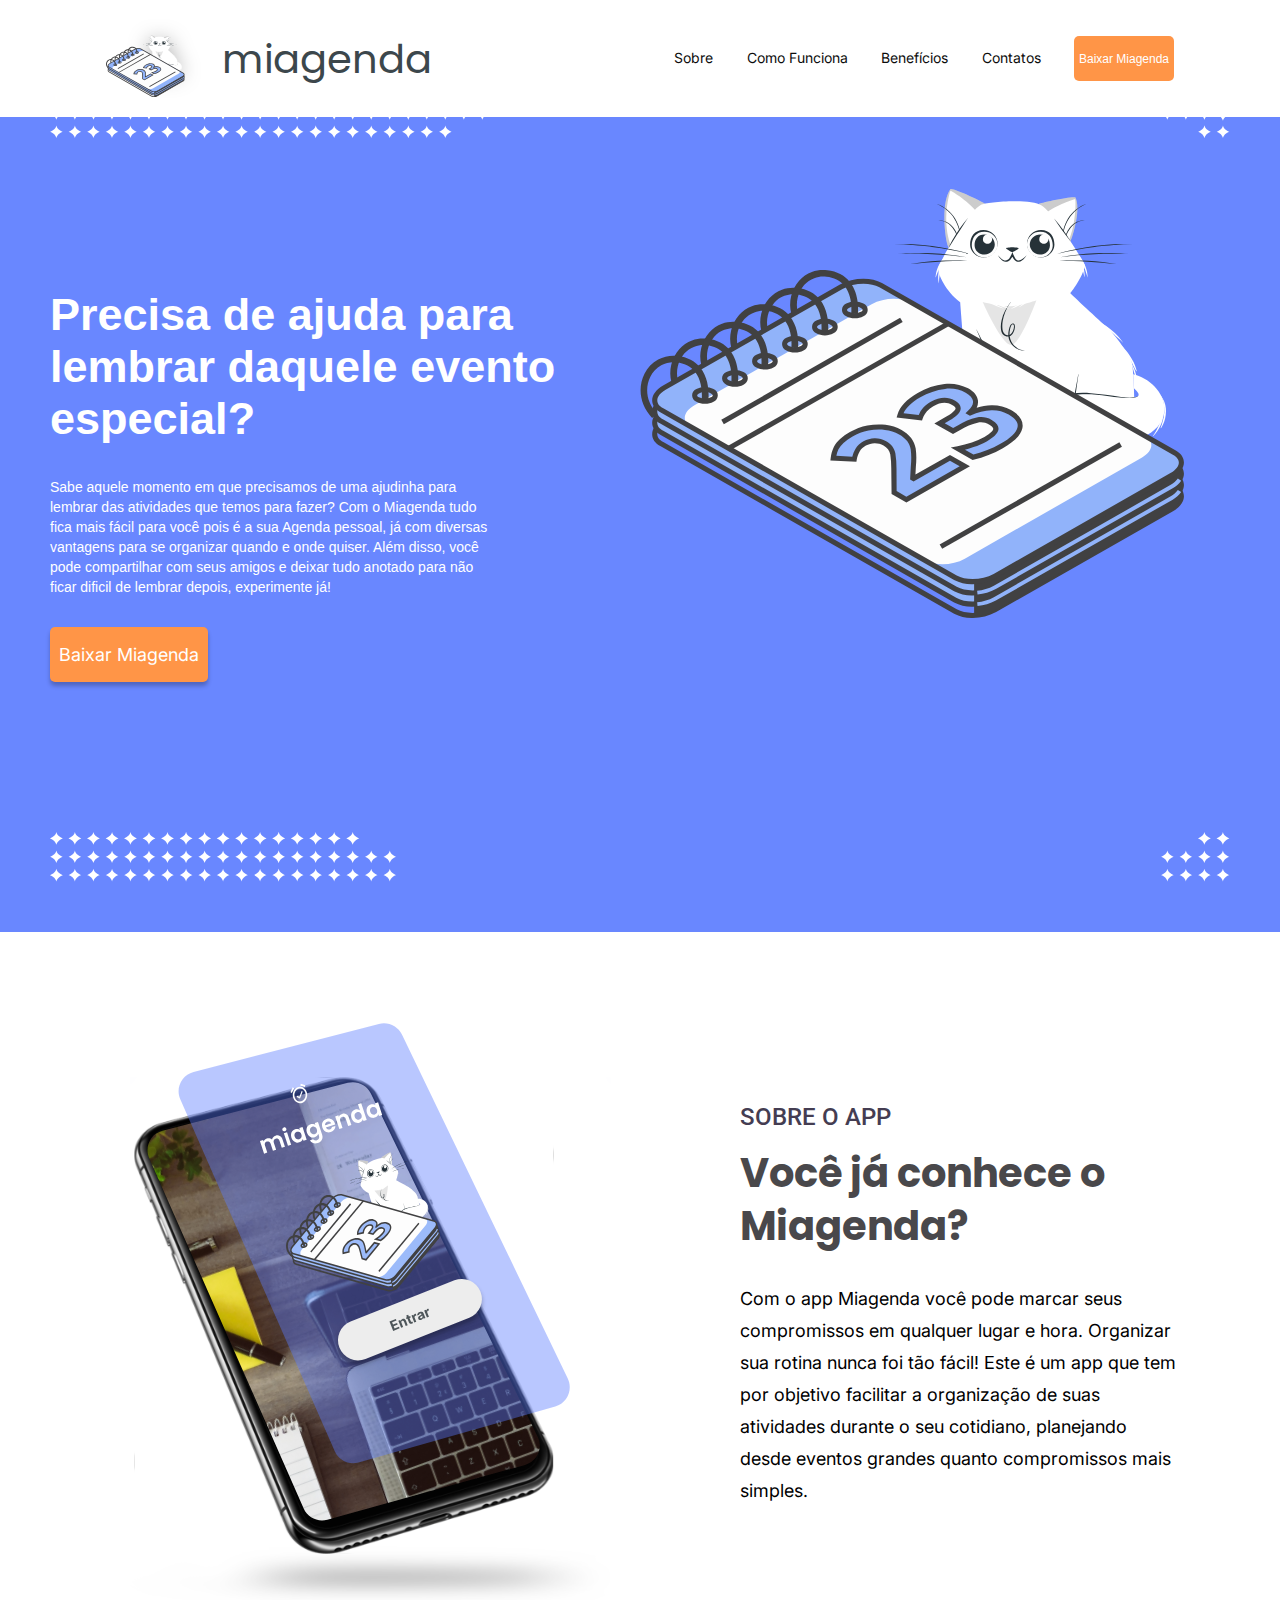
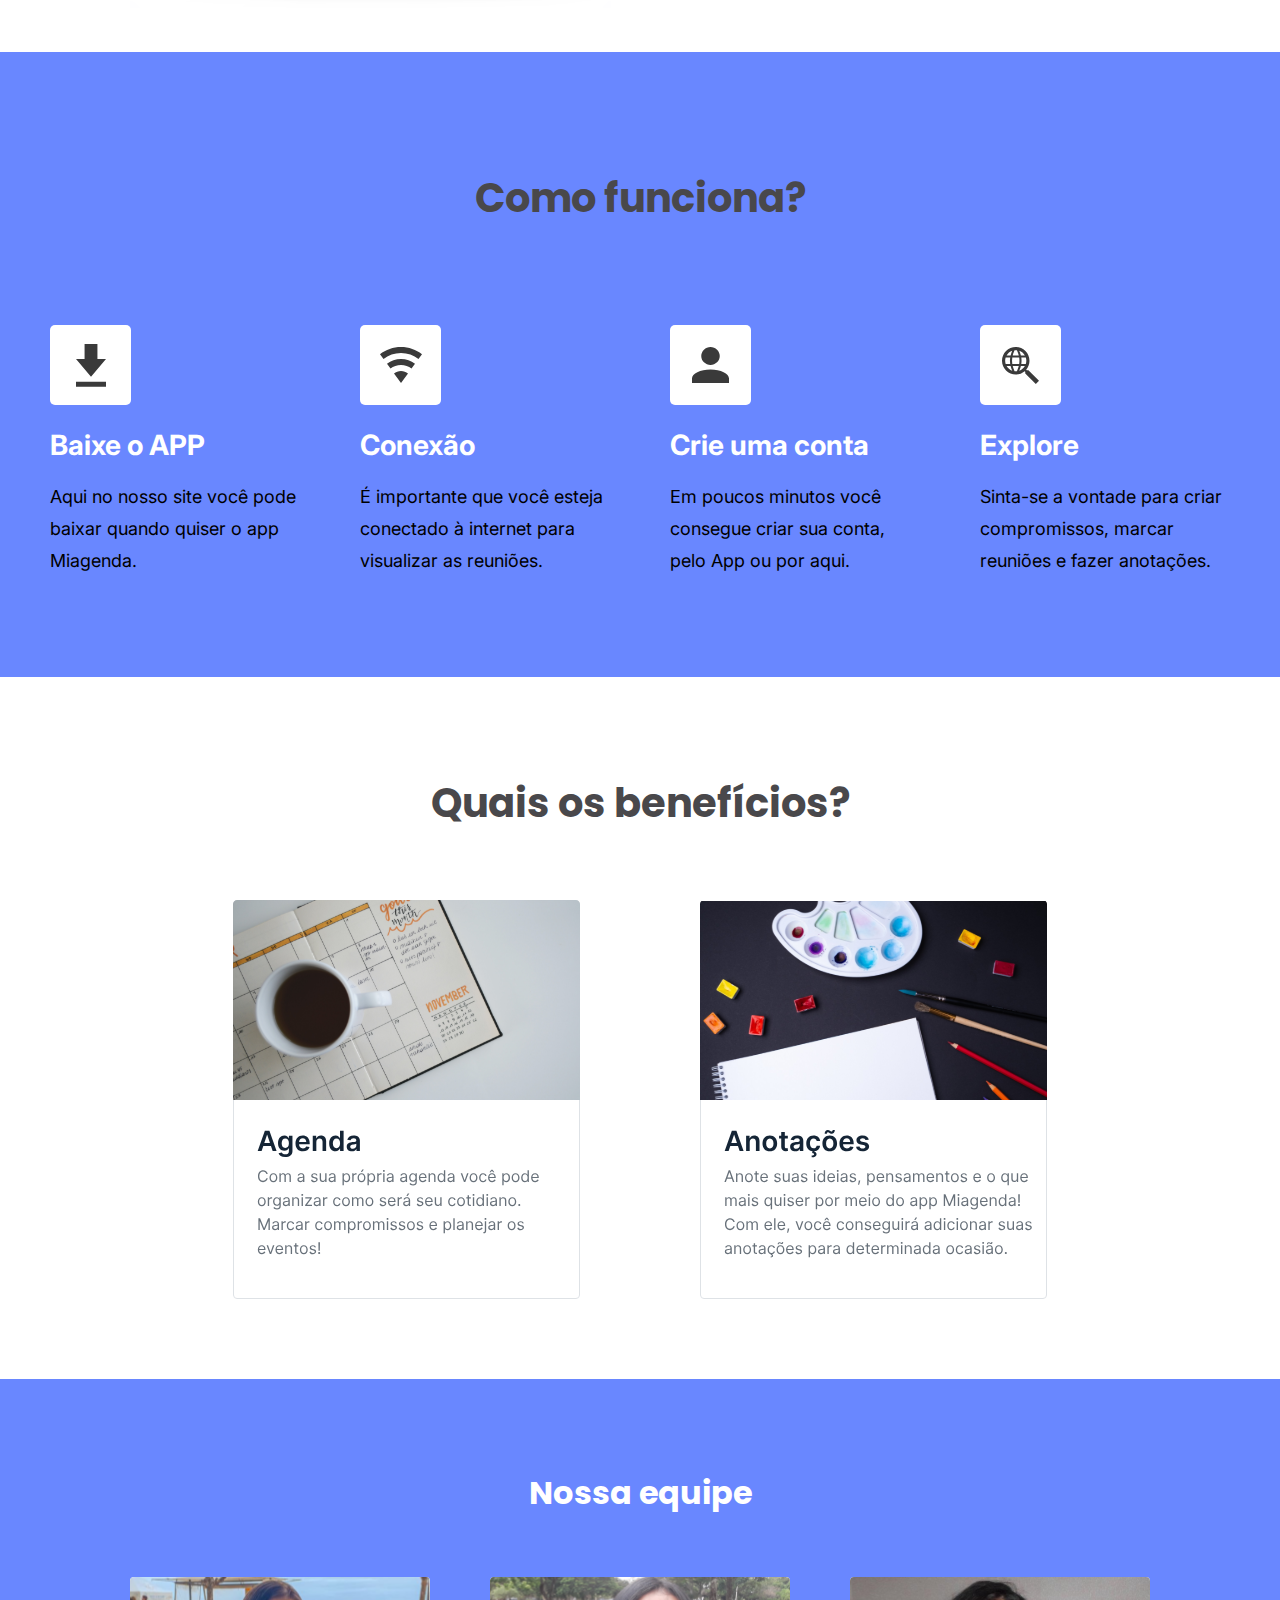
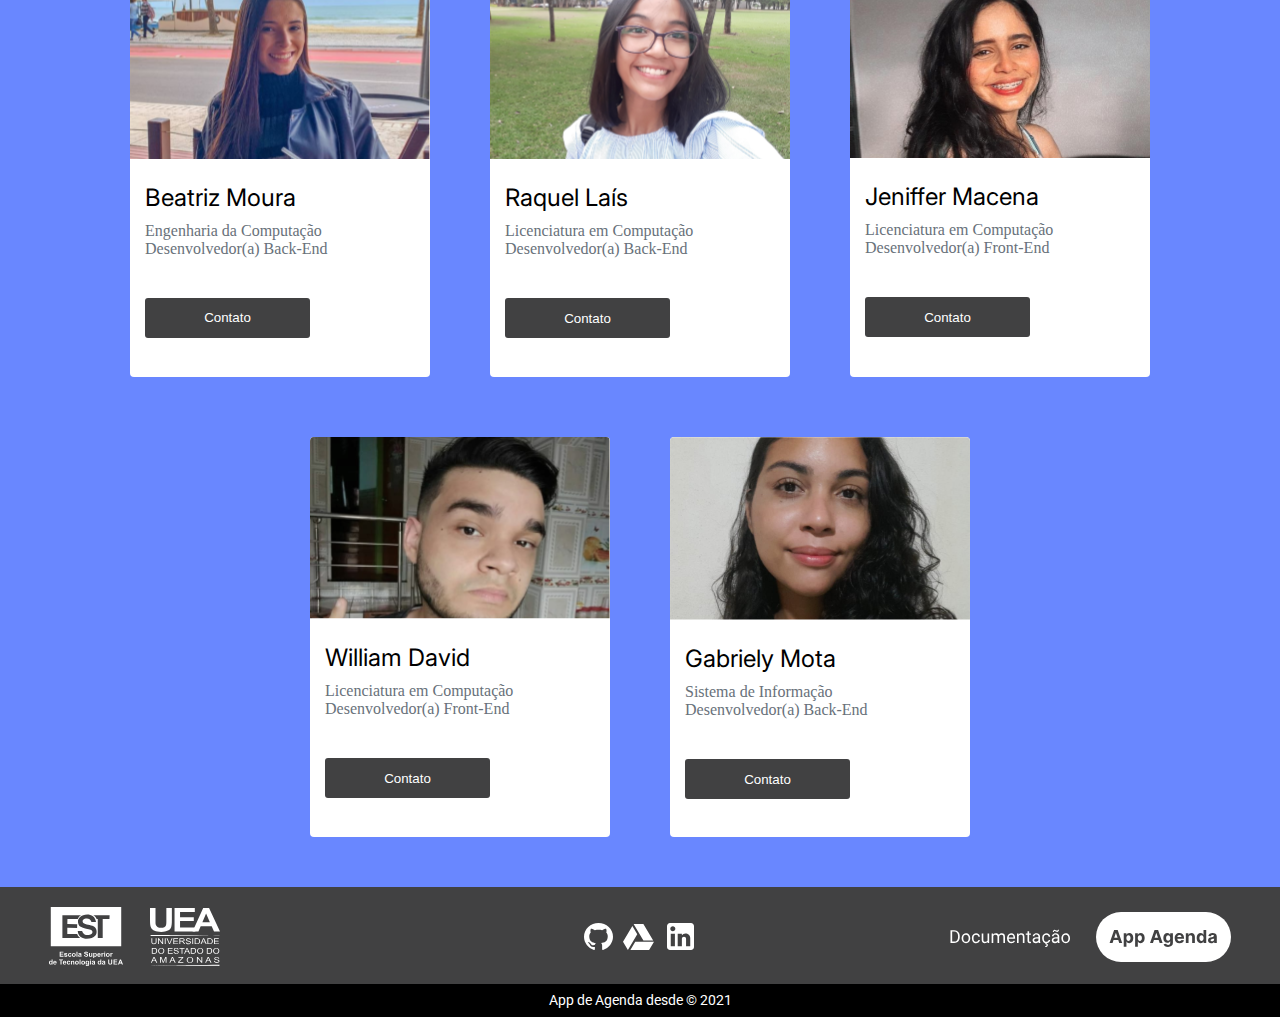
==== commit 0bcd4c5c: "update index" ====
--- a/index.html
+++ b/index.html
@@ -26,14 +26,17 @@
 
 
 
-        <div class="hrefs">
+        <div class="hrefs" id="myHrefs">
             <a href="#second-content" class="href-navBar">Sobre</a>
             <a href="#third-content" class="href-navBar">Como Funciona</a>
             <a href="#fourth-content" class="href-navBar">Benefícios</a>
             <a href="#fifth-content" class="href-navBar">Contatos</a>
 
-        <button class="btn-login">App Agenda</button>
-        </div>
+        <button class="btn-login">Baixar Miagenda</button>
+
+        </div>
+
+        
         
         
 
@@ -53,7 +56,7 @@
                 Sabe aquele momento em que precisamos de uma ajudinha para lembrar das atividades que temos para fazer? Com o Miagenda tudo fica mais fácil para você pois é a sua Agenda pessoal, já com diversas vantagens para se organizar quando e onde quiser. Além disso, você pode compartilhar com seus amigos e deixar tudo anotado para não ficar dificil de lembrar depois, experimente já!
             </p>
 
-            <button class="btn-about">App Agenda</button>
+            <button class="btn-about">Baixar Miagenda</button>
         </div>
 
         <div class="right-content">
@@ -196,6 +199,8 @@
         </div>
 
     </footer>
+
+
     
 </body>
 </html>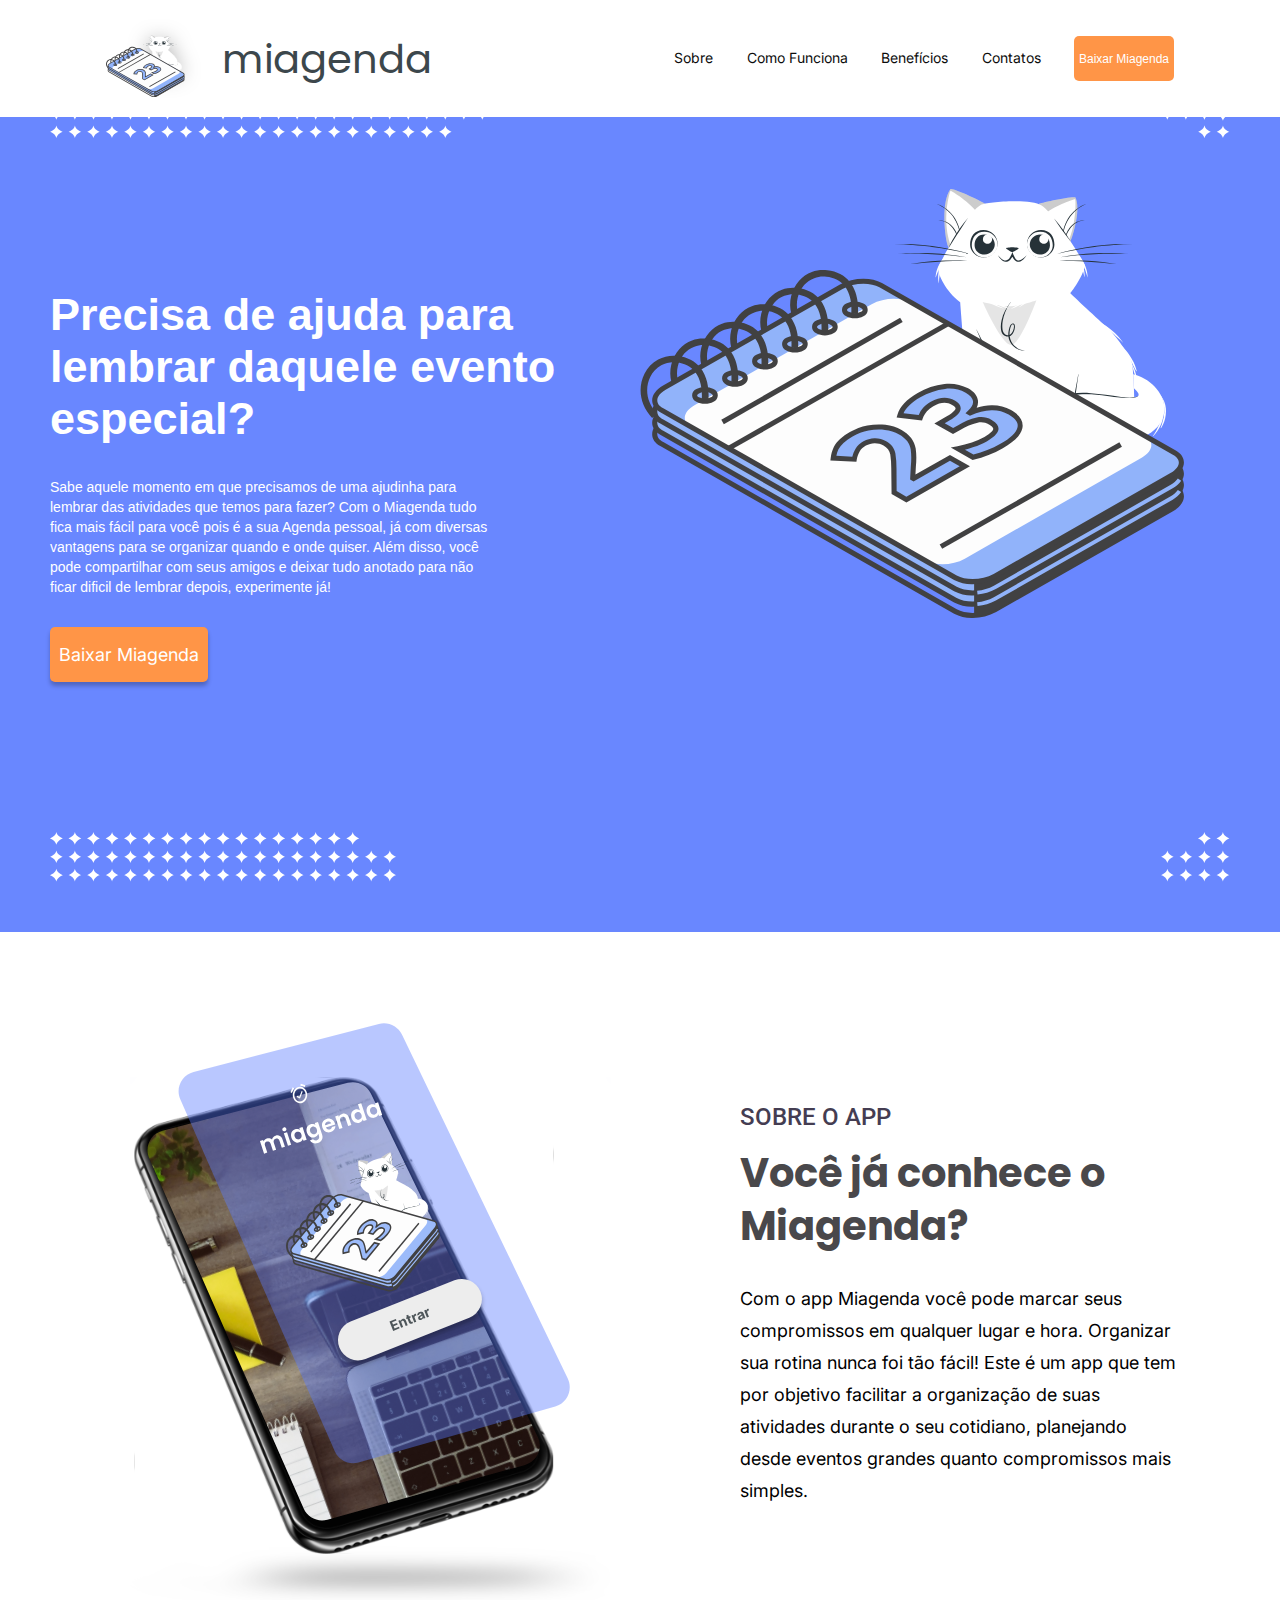
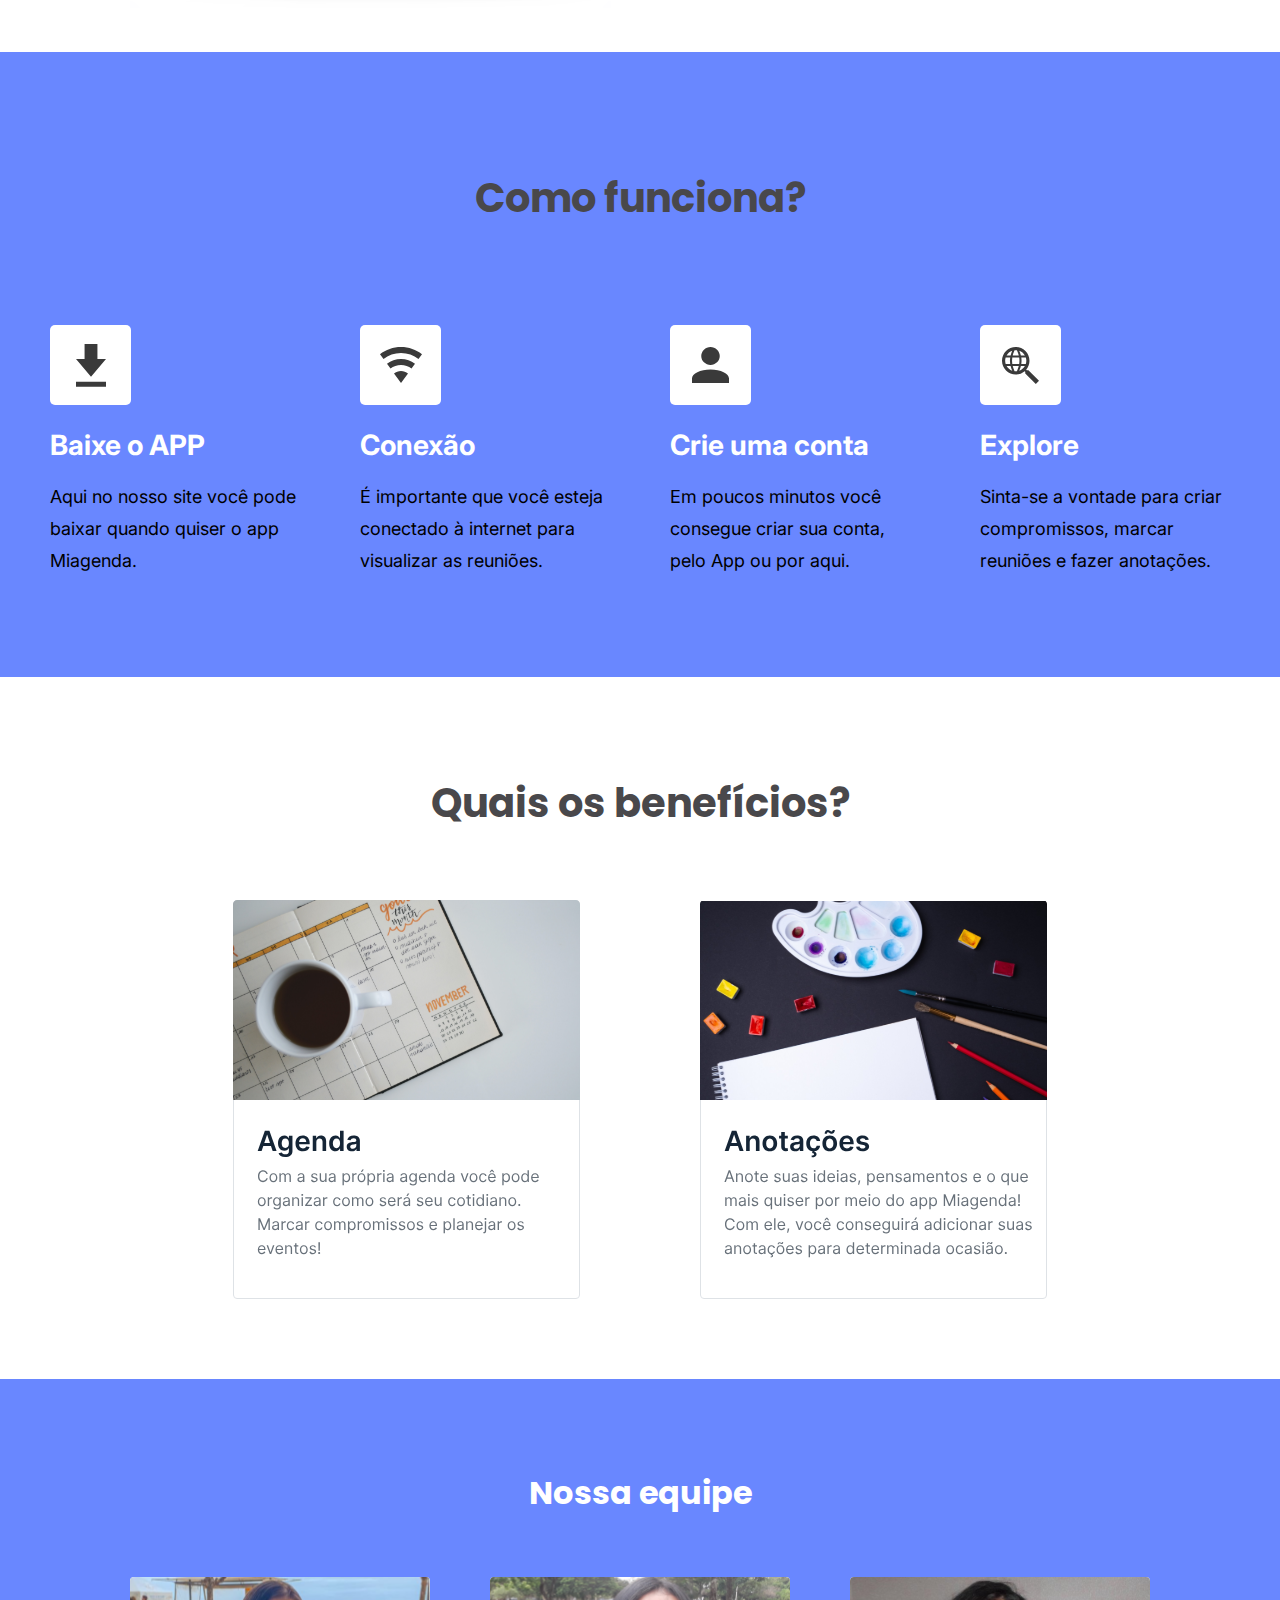
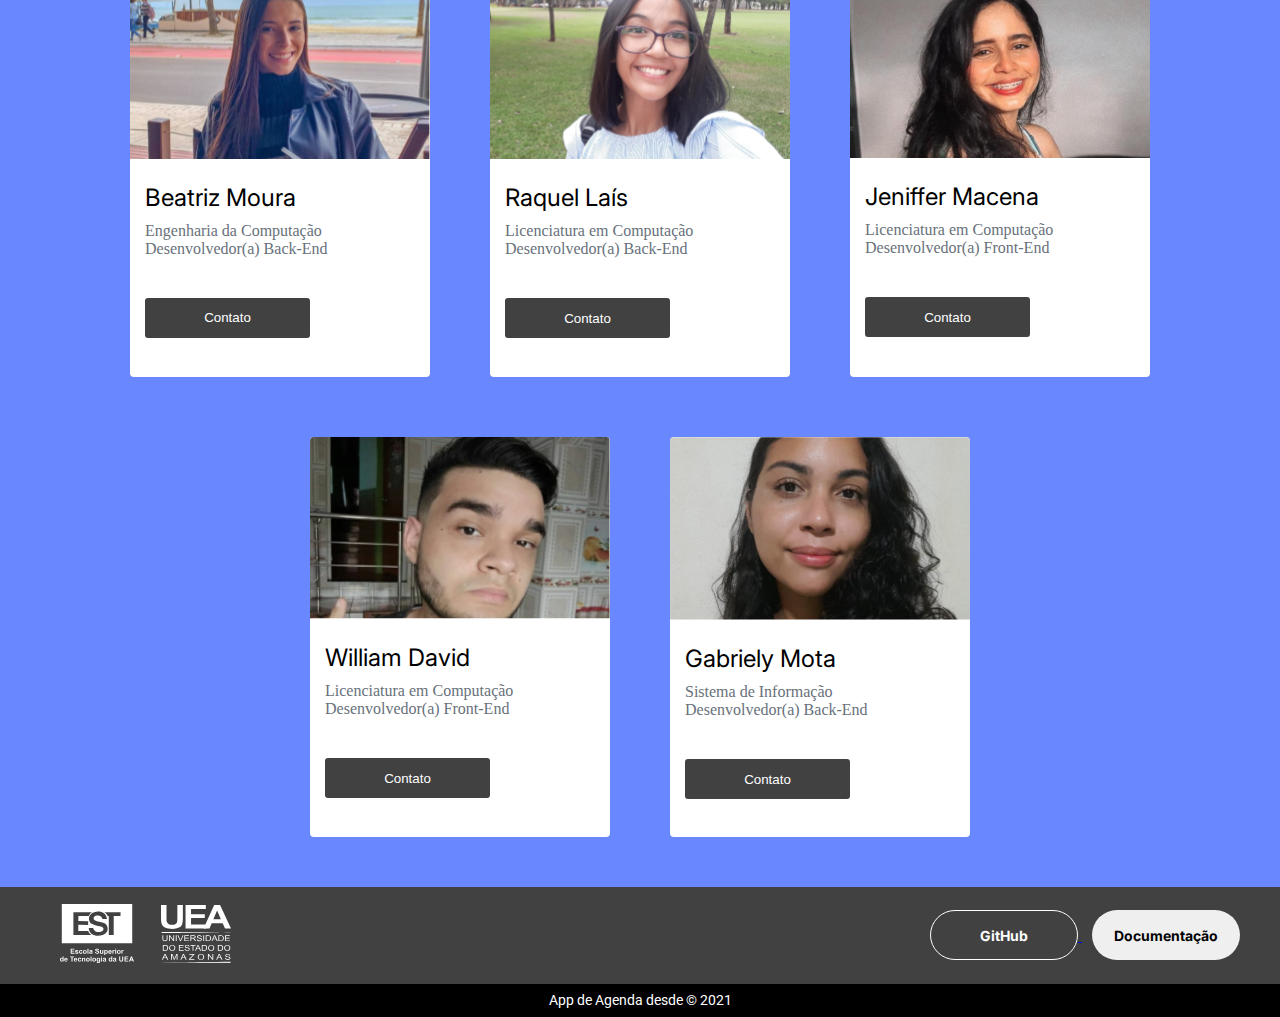
==== commit 3ce4ed10: "update miagenda" ====
--- a/index.html
+++ b/index.html
@@ -189,10 +189,26 @@
 
     <footer>
         <div class="gray">
-            <img src="./assets/Footer/logos.svg">
-            <div class="content-footer-left"></div>
-            <div class="content-footer-center"></div>
-            <div class="content-footer-right"></div>
+            
+            <div>
+                <img src="./assets/Footer/footerLeft.svg">
+            </div>
+            <div>
+                <a href="#">
+                    <button class="btnFooter git">
+                        <span>GitHub</span>
+                    </button>
+                </a>
+                <a href="#">
+                    <button class="btnFooter doc">
+                        <span>Documentação</span>
+                    </button>
+                </a>
+
+            </div>
+
+            
+            
         </div>
         <div class="black">
             <span>App de Agenda desde © 2021</span>
--- a/style.css
+++ b/style.css
@@ -361,6 +361,11 @@
 
 
 .gray {
+    display: flex;
+    padding-left: 40px;
+    padding-right: 40px;
+    justify-content: space-between;
+    align-items: center;
     background-color: #414142;
     width: 100%;
     height: 75%;
@@ -369,6 +374,25 @@
 
 .gray img {
     padding: 20px;
+}
+
+.btnFooter {
+    font-family: ;
+    width: 148px;
+    height: 50px;
+    border-radius: 50px;
+    border: none;
+    margin-left: 10px;
+    cursor: pointer;
+    font-size: 14px;
+    font-family: 'Inter', sans-serif;
+    font-weight: bolder;
+}
+
+.git {
+    color: #fff;
+    border: 1px solid #fff;
+    background-color: #414142;
 }
 
 .black {
